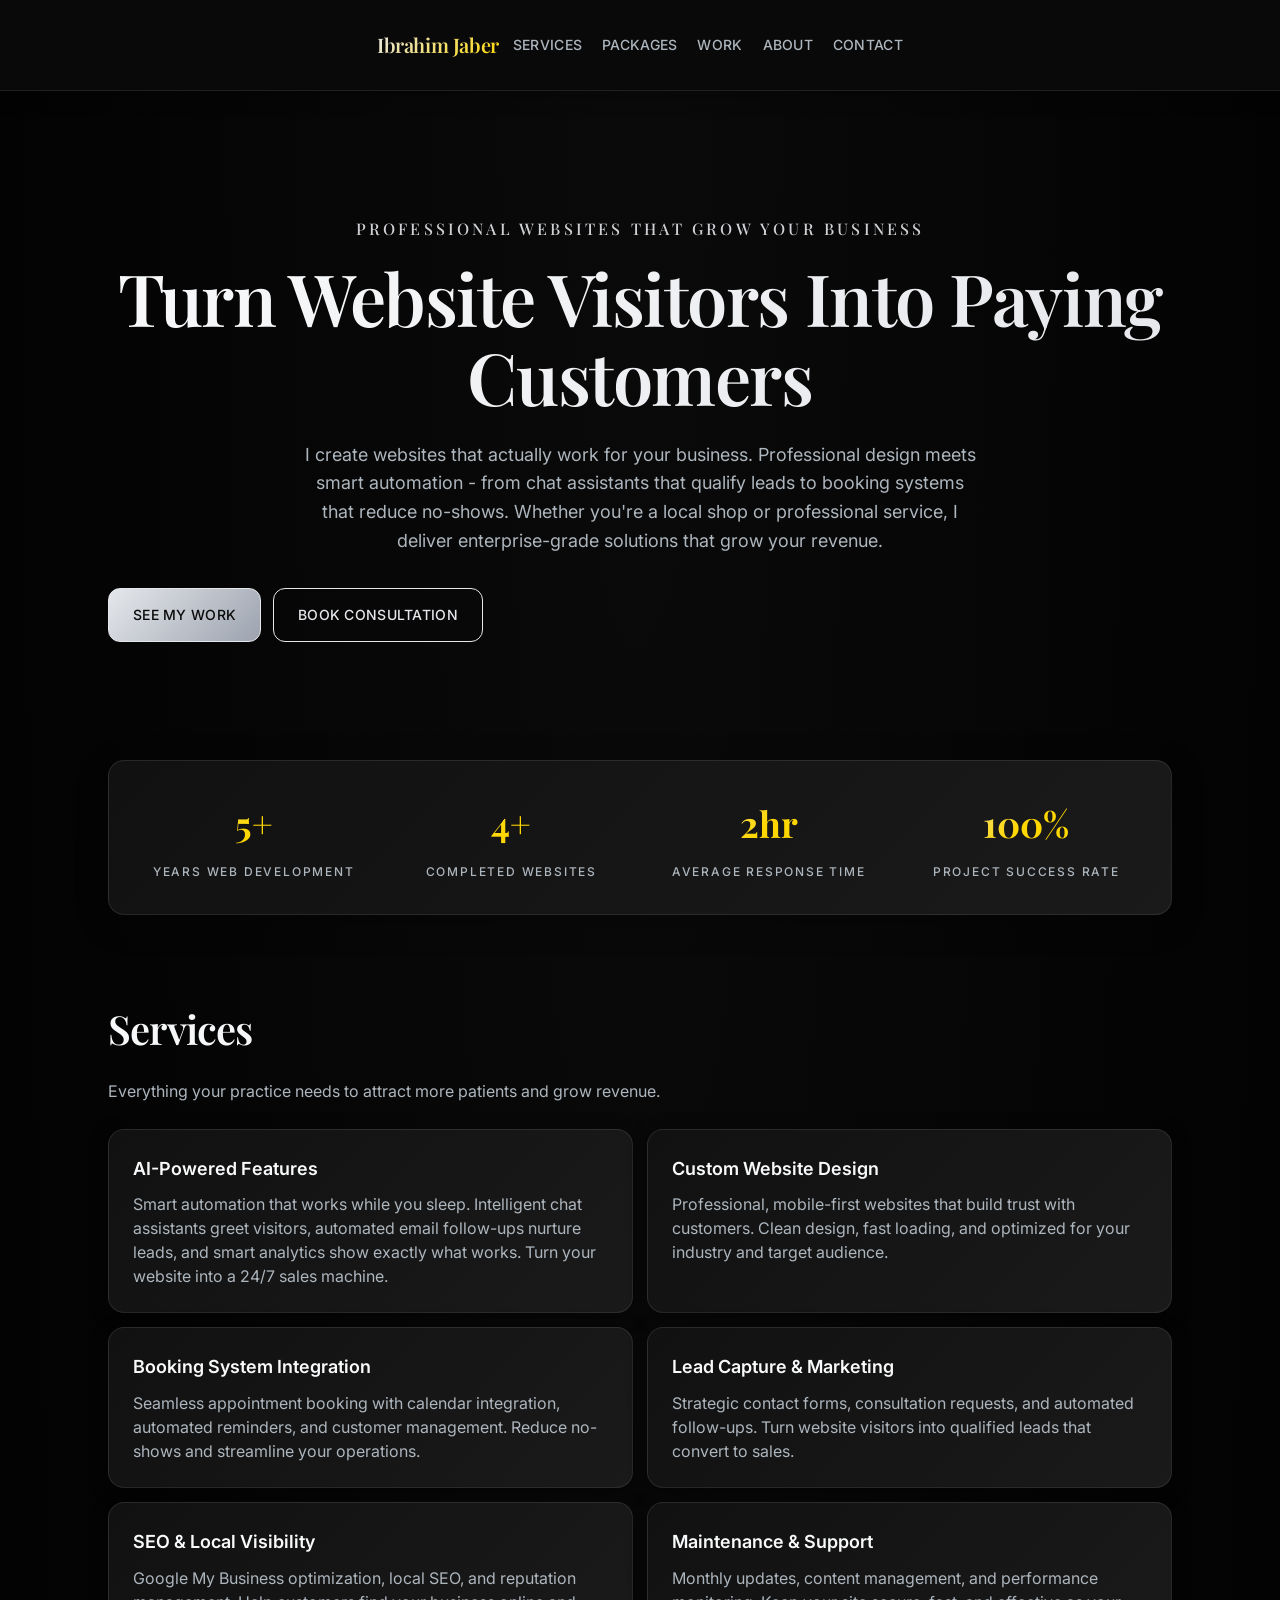
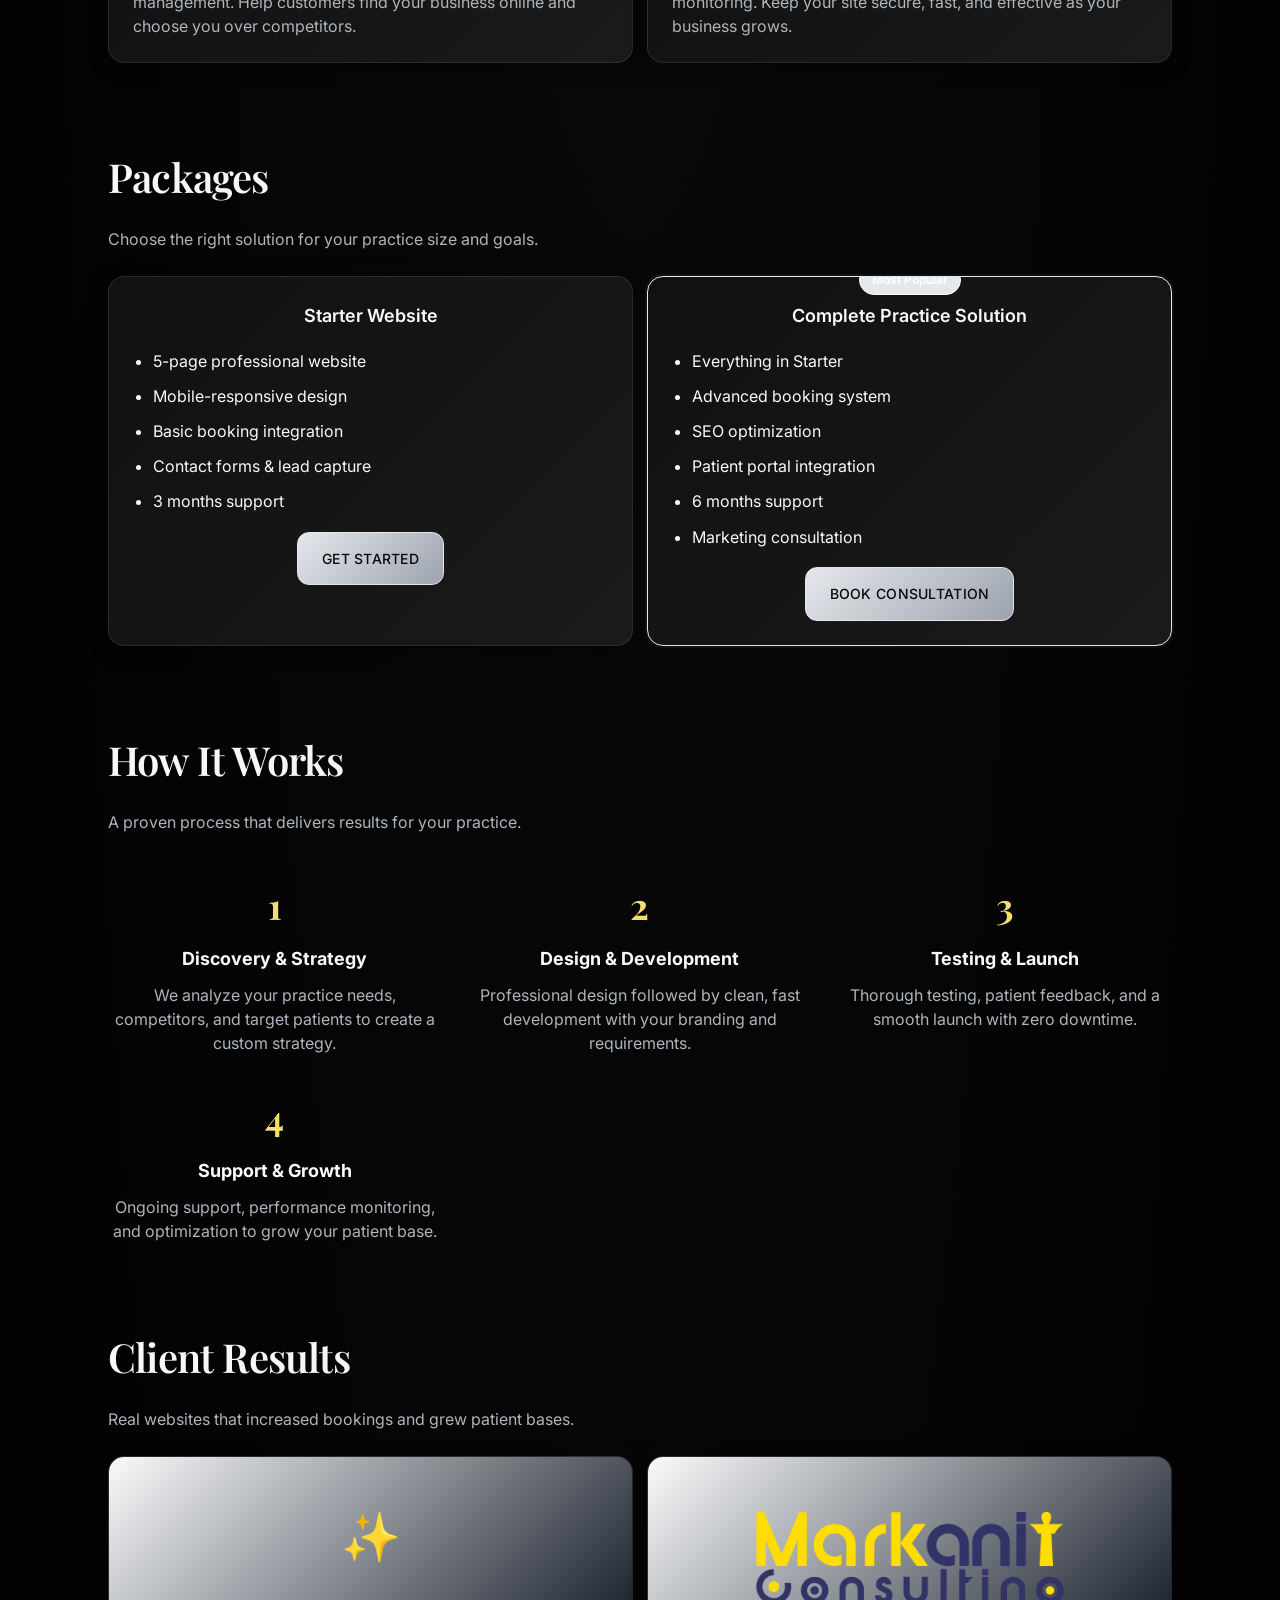
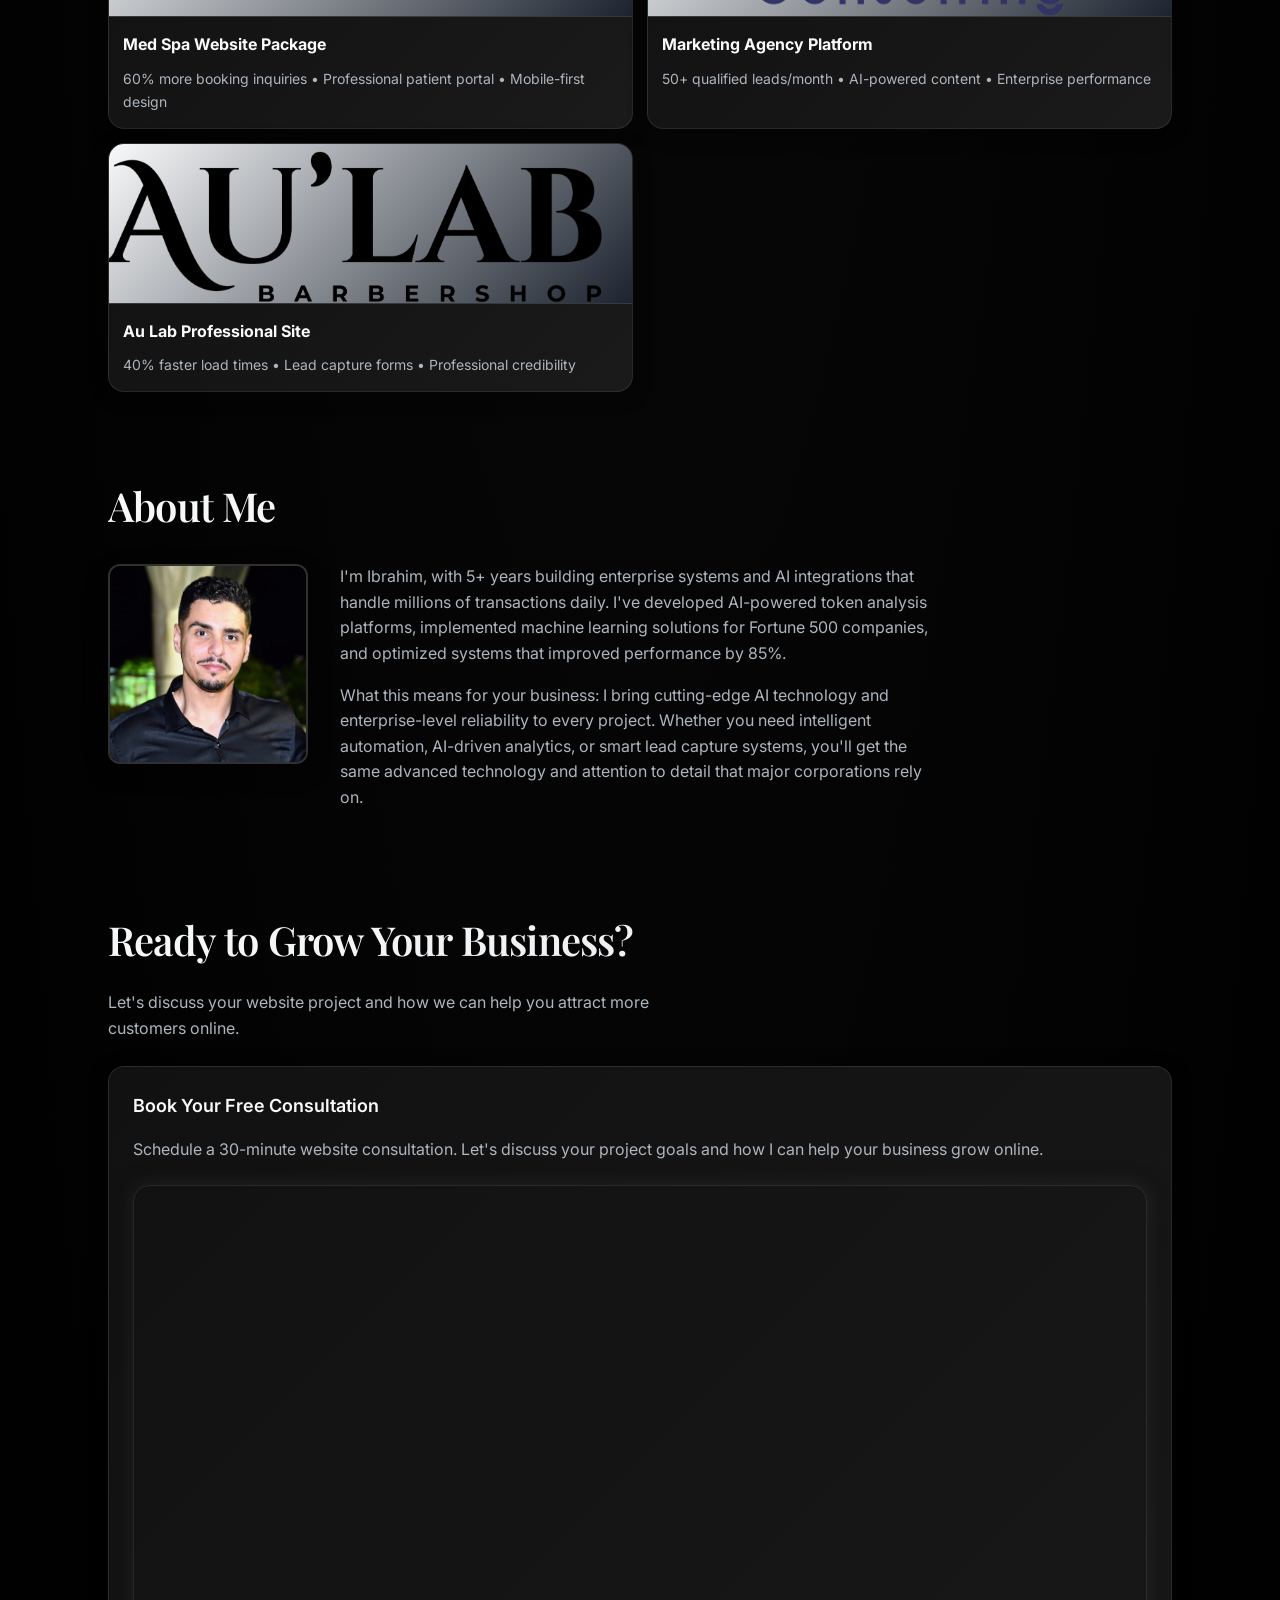
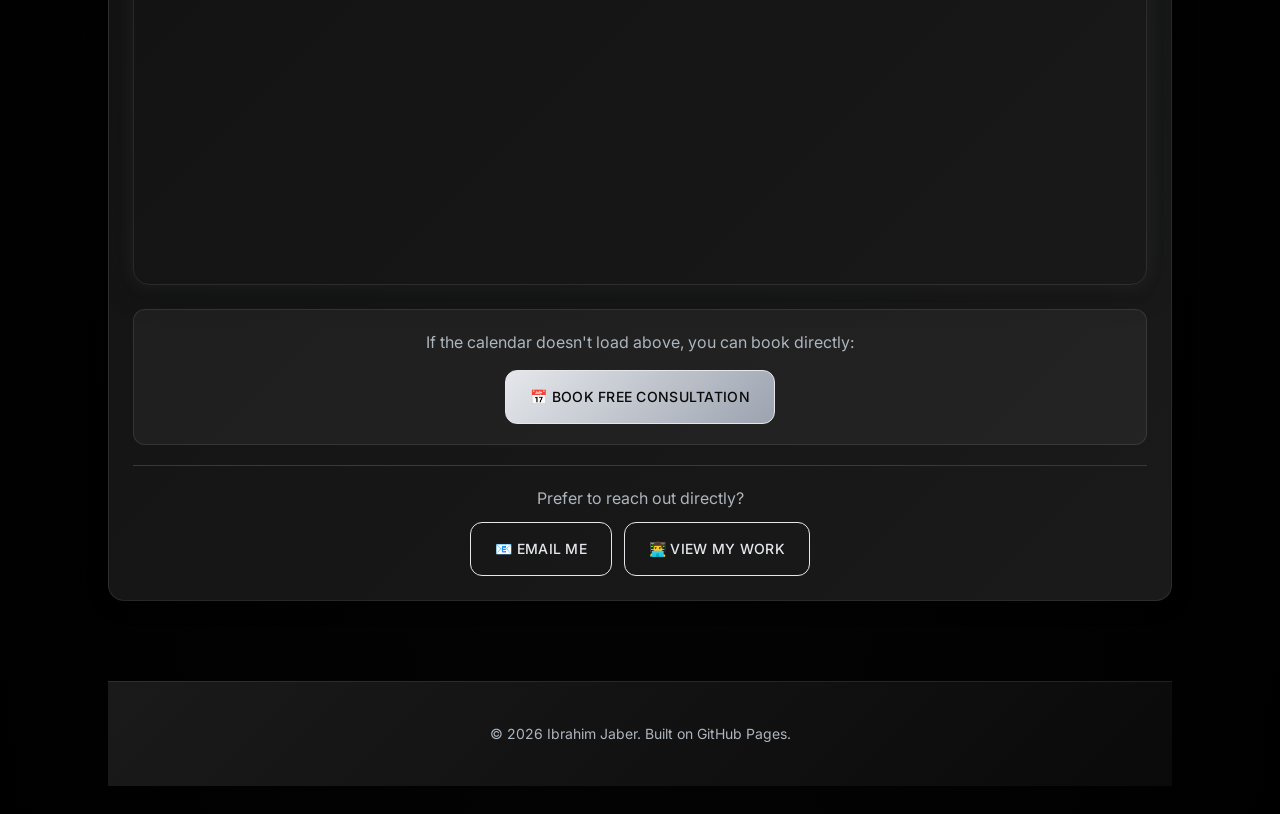
==== index.html @ aeabd838 "initial commit" ====
<!doctype html>
<html lang="en">
<head>
  <meta charset="utf-8" />
  <meta name="viewport" content="width=device-width, initial-scale=1" />

  <!-- Primary Meta Tags -->
  <title>Ibrahim Jaber — Enterprise Software Engineer for Local Businesses</title>
  <meta name="title" content="Ibrahim Jaber — Enterprise Software Engineer for Local Businesses" />
  <meta name="description" content="AI-powered web development with 5+ years of enterprise experience. Intelligent websites, automated systems, and 85% performance improvements for local businesses." />
  <meta name="keywords" content="AI web development, enterprise software engineer, intelligent websites, AI automation, booking systems, lead capture, performance optimization, local business websites" />
  <meta name="author" content="Ibrahim Jaber" />

  <!-- Open Graph / Facebook -->
  <meta property="og:type" content="website" />
  <meta property="og:url" content="https://ibrajber99.github.io/" />
  <meta property="og:title" content="Ibrahim Jaber — Enterprise Software Engineer for Local Businesses" />
  <meta property="og:description" content="AI-powered web development with enterprise experience. Intelligent websites that help local businesses grow." />
  <meta property="og:image" content="https://ibrajber99.github.io/assets/img/og-image.jpg" />

  <!-- Twitter -->
  <meta property="twitter:card" content="summary_large_image" />
  <meta property="twitter:url" content="https://ibrajber99.github.io/" />
  <meta property="twitter:title" content="Ibrahim Jaber — Enterprise Software Engineer for Local Businesses" />
  <meta property="twitter:description" content="AI-powered web development with enterprise experience. Intelligent websites for local businesses." />
  <meta property="twitter:image" content="https://ibrajber99.github.io/assets/img/og-image.jpg" />

  <!-- Favicon -->
  <link rel="icon" type="image/x-icon" href="assets/favicon.ico" />

  <!-- Google Fonts -->
  <link rel="preconnect" href="https://fonts.googleapis.com">
  <link rel="preconnect" href="https://fonts.gstatic.com" crossorigin>
  <link href="https://fonts.googleapis.com/css2?family=Inter:wght@300;400;500;600;700&family=Playfair+Display:wght@400;500;600;700&display=swap" rel="stylesheet">

  <!-- Styles -->
  <link rel="stylesheet" href="assets/styles.css" />

  <!-- Structured Data -->
  <script type="application/ld+json">
  {
    "@context": "https://schema.org",
    "@type": "Person",
    "name": "Ibrahim Jaber",
    "jobTitle": "Web Developer",
    "url": "https://ibrajber99.github.io",
    "sameAs": [
      "https://github.com/ibrajber99"
    ],
    "knowsAbout": ["Enterprise Software Development", "AI Integration", "Machine Learning", "Performance Optimization", "System Architecture", "Web Development", "Lead Generation", "Booking Systems"],
    "hasOccupation": {
      "@type": "Occupation",
      "name": "Web Developer",
      "occupationLocation": {
        "@type": "Country",
        "name": "United States"
      }
    },
    "offers": {
      "@type": "Offer",
      "itemOffered": {
        "@type": "Service",
        "name": "Professional Website Development",
        "description": "Custom websites with booking systems and lead capture for local businesses"
      }
    }
  }
  </script>
</head>

<body>
  <div class="nav">
    <div class="container" style="display:flex;align-items:center;justify-content:space-between;gap:14px;">
      <div class="brand">Ibrahim Jaber</div>
      <div class="navlinks">
        <a href="#services">Services</a>
        <a href="#packages">Packages</a>
        <a href="#work">Work</a>
        <a href="#about">About</a>
        <a href="#contact">Contact</a>
      </div>
    </div>
  </div>

  <main class="container">
    <section id="hero" class="hero reveal">
      <div class="kicker">Professional Websites That Grow Your Business</div>
      <h1>Turn Website Visitors Into Paying Customers</h1>
      <p class="sub">
        I create websites that actually work for your business. Professional design meets smart automation - from chat assistants that qualify leads to booking systems that reduce no-shows. Whether you're a local shop or professional service, I deliver enterprise-grade solutions that grow your revenue.
      </p>

      <div class="cta">
        <a class="btn primary" href="#work">See My Work</a>
        <a class="btn secondary" href="#contact">Book Consultation</a>
      </div>
    </section>

    <!-- Proof Bar -->
    <section class="proof-bar reveal">
      <div class="proof-grid">
        <div class="proof-item">
          <div class="proof-number">5+</div>
          <div class="proof-label">Years Web Development</div>
        </div>
        <div class="proof-item">
          <div class="proof-number">4+</div>
          <div class="proof-label">Completed Websites</div>
        </div>
        <div class="proof-item">
          <div class="proof-number">2hr</div>
          <div class="proof-label">Average Response Time</div>
        </div>
        <div class="proof-item">
          <div class="proof-number">100%</div>
          <div class="proof-label">Project Success Rate</div>
        </div>
      </div>
    </section>

    <section id="services" class="section reveal">
      <h2>Services</h2>
      <p class="desc">Everything your practice needs to attract more patients and grow revenue.</p>

      <div class="grid">
        <div class="card reveal delay-1">
          <h3>AI-Powered Features</h3>
          <p>Smart automation that works while you sleep. Intelligent chat assistants greet visitors, automated email follow-ups nurture leads, and smart analytics show exactly what works. Turn your website into a 24/7 sales machine.</p>
        </div>
        <div class="card reveal delay-2">
          <h3>Custom Website Design</h3>
          <p>Professional, mobile-first websites that build trust with customers. Clean design, fast loading, and optimized for your industry and target audience.</p>
        </div>
        <div class="card reveal delay-3">
          <h3>Booking System Integration</h3>
          <p>Seamless appointment booking with calendar integration, automated reminders, and customer management. Reduce no-shows and streamline your operations.</p>
        </div>
        <div class="card reveal delay-4">
          <h3>Lead Capture & Marketing</h3>
          <p>Strategic contact forms, consultation requests, and automated follow-ups. Turn website visitors into qualified leads that convert to sales.</p>
        </div>
        <div class="card reveal delay-5">
          <h3>SEO & Local Visibility</h3>
          <p>Google My Business optimization, local SEO, and reputation management. Help customers find your business online and choose you over competitors.</p>
        </div>
        <div class="card reveal delay-6">
          <h3>Maintenance & Support</h3>
          <p>Monthly updates, content management, and performance monitoring. Keep your site secure, fast, and effective as your business grows.</p>
        </div>
      </div>
    </section>

    <!-- Packages Section -->
    <section id="packages" class="section reveal">
      <h2>Packages</h2>
      <p class="desc">Choose the right solution for your practice size and goals.</p>

      <div class="grid">
        <div class="card package-card reveal delay-1">
          <h3>Starter Website</h3>
          <ul>
            <li>5-page professional website</li>
            <li>Mobile-responsive design</li>
            <li>Basic booking integration</li>
            <li>Contact forms & lead capture</li>
            <li>3 months support</li>
          </ul>
          <a class="btn primary" href="#contact">Get Started</a>
        </div>
        <div class="card package-card featured reveal delay-2">
          <div class="badge">Most Popular</div>
          <h3>Complete Practice Solution</h3>
          <ul>
            <li>Everything in Starter</li>
            <li>Advanced booking system</li>
            <li>SEO optimization</li>
            <li>Patient portal integration</li>
            <li>6 months support</li>
            <li>Marketing consultation</li>
          </ul>
          <a class="btn primary" href="#contact">Book Consultation</a>
        </div>
      </div>
    </section>

    <!-- Process Section -->
    <section id="process" class="section reveal">
      <h2>How It Works</h2>
      <p class="desc">A proven process that delivers results for your practice.</p>

      <div class="process-grid">
        <div class="process-step reveal delay-1">
          <div class="step-number">1</div>
          <h4>Discovery & Strategy</h4>
          <p>We analyze your practice needs, competitors, and target patients to create a custom strategy.</p>
        </div>
        <div class="process-step reveal delay-2">
          <div class="step-number">2</div>
          <h4>Design & Development</h4>
          <p>Professional design followed by clean, fast development with your branding and requirements.</p>
        </div>
        <div class="process-step reveal delay-3">
          <div class="step-number">3</div>
          <h4>Testing & Launch</h4>
          <p>Thorough testing, patient feedback, and a smooth launch with zero downtime.</p>
        </div>
        <div class="process-step reveal delay-4">
          <div class="step-number">4</div>
          <h4>Support & Growth</h4>
          <p>Ongoing support, performance monitoring, and optimization to grow your patient base.</p>
        </div>
      </div>
    </section>

    <section id="work" class="section reveal">
      <h2>Client Results</h2>
      <p class="desc">Real websites that increased bookings and grew patient bases.</p>

      <div class="work">
        <a class="workItem reveal delay-1" href="case-studies/med-spa-concept.html">
          <div class="thumb">✨</div>
          <div class="workBody">
            <div class="workTitle">
              <strong>Med Spa Website Package</strong>
            </div>
            <div class="meta">60% more booking inquiries • Professional patient portal • Mobile-first design</div>
          </div>
        </a>

        <a class="workItem reveal delay-2" href="case-studies/marketing-agency.html">
          <div class="thumb">
            <img src="assets/img/marketing-agency/logo.webp" alt="Markanit Marketing Agency Logo">
          </div>
          <div class="workBody">
            <div class="workTitle">
              <strong>Marketing Agency Platform</strong>
            </div>
            <div class="meta">50+ qualified leads/month • AI-powered content • Enterprise performance</div>
          </div>
        </a>

        <a class="workItem reveal delay-3" href="case-studies/barbershop.html">
          <div class="thumb">
            <img src="assets/img/barbershop/logo.webp" alt="Au Lab Logo">
          </div>
          <div class="workBody">
            <div class="workTitle">
              <strong>Au Lab Professional Site</strong>
            </div>
            <div class="meta">40% faster load times • Lead capture forms • Professional credibility</div>
          </div>
        </a>
      </div>
    </section>

    <section id="about" class="section reveal">
      <h2>About Me</h2>
      <div class="about-content">
        <div class="about-image">
          <img src="assets/img/Ibrahim-Jaber/Ibrahim-Jaber-headshot.jpg" alt="Ibrahim Jaber - Web Developer & AI Specialist" class="headshot">
        </div>
        <div class="about-text">
          <p class="desc">
            I'm Ibrahim, with 5+ years building enterprise systems and AI integrations that handle millions of transactions daily. I've developed AI-powered token analysis platforms, implemented machine learning solutions for Fortune 500 companies, and optimized systems that improved performance by 85%.
          </p>
          <p class="desc">
            What this means for your business: I bring cutting-edge AI technology and enterprise-level reliability to every project. Whether you need intelligent automation, AI-driven analytics, or smart lead capture systems, you'll get the same advanced technology and attention to detail that major corporations rely on.
          </p>
        </div>
      </div>
    </section>

    <section id="contact" class="section reveal">
      <h2>Ready to Grow Your Business?</h2>
      <p class="desc">Let's discuss your website project and how we can help you attract more customers online.</p>

      <div class="grid">
        <div class="card" style="grid-column:span 12;">
          <h3 style="margin-bottom: 16px;">Book Your Free Consultation</h3>
          <p style="margin-bottom: 20px; color: var(--muted);">Schedule a 30-minute website consultation. Let's discuss your project goals and how I can help your business grow online.</p>

      <!-- Calendly inline widget begin -->
      <div class="calendly-inline-widget" data-url="https://calendly.com/jber595/free-30-min-website-audit-and-consultation" style="min-width:320px;height:700px;"></div>
      <script type="text/javascript" src="https://assets.calendly.com/assets/external/widget.js" async></script>
      <!-- Calendly inline widget end -->

      <!-- Fallback for Calendly loading issues -->
      <div style="text-align: center; margin: 20px 0; padding: 20px; background: rgba(229,231,235,0.05); border-radius: 12px; border: 1px solid rgba(229,231,235,0.1);">
        <p style="color: var(--muted); margin-bottom: 16px;">If the calendar doesn't load above, you can book directly:</p>
        <a class="btn primary" href="https://calendly.com/jber595/free-30-min-website-audit-and-consultation" target="_blank" rel="noopener">📅 Book Free Consultation</a>
      </div>

          <div style="margin-top: 20px; text-align: center; padding-top: 20px; border-top: 1px solid var(--line);">
            <p style="color: var(--muted); margin-bottom: 12px;">Prefer to reach out directly?</p>
            <div style="display: flex; gap: 12px; flex-wrap: wrap; justify-content: center;">
              <a class="btn secondary" href="mailto:Jber595@gmail.com?subject=Website%20Project%20Inquiry">📧 Email Me</a>
              <a class="btn secondary" href="https://github.com/ibrajber99" target="_blank" rel="noopener">👨‍💻 View My Work</a>
            </div>
          </div>
        </div>
      </div>
    </section>

    <div class="footer">
      © <span id="y"></span> Ibrahim Jaber. Built on GitHub Pages.
    </div>
  </main>

  <script src="assets/main.js"></script>
  <script>
    document.getElementById("y").textContent = new Date().getFullYear();
  </script>
</body>
</html>
---- assets/styles.css ----
:root{
    /* Obsidian & Platinum Luxury Theme */
    --bg:#0a0a0a;           /* Deep obsidian black */
    --card:#111111;         /* Rich charcoal */
    --card-alt:#1a1a1a;     /* Slightly lighter charcoal */
    --text:#f8f9fa;          /* Platinum white */
    --text-secondary:#e9ecef; /* Silver */
    --muted:#adb5bd;         /* Muted silver */
    --line:#343a40;          /* Dark metallic */
    --accent:#e5e7eb;        /* Platinum silver */
    --accent-light:#f9fafb;  /* Bright platinum */
    --accent-gold:#ffd700;   /* Subtle gold accent */
    --shadow:rgba(0,0,0,0.3);      /* Deep shadows */
    --shadow-hover:rgba(0,0,0,0.5); /* Dramatic hover */
    --glow:rgba(229,231,235,0.1);  /* Subtle metallic glow */

    /* Premium spacing */
    --space-xs:0.5rem;
    --space-sm:0.75rem;
    --space-md:1rem;
    --space-lg:1.5rem;
    --space-xl:2rem;
    --space-2xl:3rem;

    /* Luxury radii */
    --radius-sm:6px;
    --radius-md:12px;
    --radius-lg:16px;
    --radius-xl:24px;
  }
  
  *{box-sizing:border-box}
  html,body{margin:0;padding:0}
  body{
    font-family: 'Inter', ui-sans-serif, system-ui, -apple-system, Segoe UI, Roboto, Arial, sans-serif;
    font-weight:400;
    font-size:16px;
    line-height:1.7;
    background: radial-gradient(ellipse at top, var(--bg) 0%, #000000 100%);
    color:var(--text);
    -webkit-font-smoothing:antialiased;
    -moz-osx-font-smoothing:grayscale;
  }
  
  html{scroll-behavior:smooth}

  a{color:inherit;text-decoration:none}
  a:hover{opacity:.8}

  .btn:focus-visible,
  a:focus-visible{
    outline:2px solid var(--accent);
    outline-offset:2px;
  }
  
  .container{max-width:1100px;margin:0 auto;padding:28px 18px}
  .nav{
    display:flex;align-items:center;justify-content:space-between;
    position:sticky;top:0;backdrop-filter: blur(20px);
    background: rgba(10,10,10,0.95);
    border-bottom:1px solid rgba(229,231,235,0.1);
    box-shadow: 0 4px 20px var(--shadow);
    z-index:10;
    transition: all 0.4s cubic-bezier(0.4,0,0.2,1);
  }
  .brand{
    font-family:'Playfair Display', serif;
    font-weight:600;
    font-size:20px;
    letter-spacing:-0.02em;
    background: linear-gradient(135deg, var(--accent) 0%, var(--accent-gold) 100%);
    -webkit-background-clip:text;
    -webkit-text-fill-color:transparent;
    background-clip:text;
  }
  .navlinks{display:flex;gap:20px;flex-wrap:wrap}
  .navlinks a{
    color:var(--muted);
    font-weight:500;
    font-size:14px;
    letter-spacing:0.02em;
    text-transform:uppercase;
    transition: all 0.3s ease;
  }
  .navlinks a:hover{color:var(--accent)}
  .navlinks a.active{color:var(--accent);font-weight:600}
  
  .hero{padding:6rem 0 4rem;text-align:center}
  .kicker{
    color:var(--accent);
    font-family:'Playfair Display', serif;
    font-weight:500;
    font-size:16px;
    letter-spacing:0.2em;
    text-transform:uppercase;
    margin-bottom:16px;
    opacity:0.9;
  }
  h1{
    font-family:'Playfair Display', serif;
    font-weight:600;
    font-size:clamp(3rem, 8vw, 4.5rem);
    line-height:1.1;
    margin:0 0 24px;
    background: linear-gradient(135deg, var(--text) 0%, var(--accent) 100%);
    -webkit-background-clip:text;
    -webkit-text-fill-color:transparent;
    background-clip:text;
    letter-spacing:-0.02em;
  }
  .sub{max-width:680px;color:var(--muted);font-size:18px;margin:0 auto 32px;line-height:1.6;font-weight:400}

  /* Proof Bar */
  .proof-bar{
    background: linear-gradient(135deg, var(--card) 0%, var(--card-alt) 100%);
    border:1px solid rgba(229,231,235,0.1);
    border-radius:16px;
    padding:32px;
    margin:3rem 0;
    box-shadow: 0 8px 32px var(--shadow);
  }
  .proof-grid{display:grid;grid-template-columns:repeat(auto-fit,minmax(160px,1fr));gap:32px;text-align:center}
  .proof-number{
    font-family:'Playfair Display', serif;
    font-size:36px;
    font-weight:700;
    color:var(--accent);
    margin-bottom:8px;
    background: linear-gradient(135deg, var(--accent) 0%, var(--accent-gold) 50%);
    -webkit-background-clip:text;
    -webkit-text-fill-color:transparent;
    background-clip:text;
  }
  .proof-label{color:var(--muted);font-size:12px;text-transform:uppercase;letter-spacing:0.15em;font-weight:500}

  .cta{display:flex;gap:12px;flex-wrap:wrap;margin:18px 0 6px}
  .btn{
    display:inline-flex;align-items:center;justify-content:center;
    padding:14px 24px;
    border-radius:12px;
    border:1px solid rgba(229,231,235,0.2);
    background: linear-gradient(135deg, var(--card) 0%, var(--card-alt) 100%);
    color:var(--text);
    font-weight:500;
    font-size:14px;
    letter-spacing:0.02em;
    text-transform:uppercase;
    transition: all 0.3s cubic-bezier(0.4,0,0.2,1);
    cursor:pointer;
    position:relative;
    overflow:hidden;
  }

  .btn::before{
    content:'';
    position:absolute;
    top:0;left:0;right:0;bottom:0;
    background: linear-gradient(135deg, rgba(229,231,235,0.1) 0%, rgba(255,215,0,0.05) 100%);
    opacity:0;
    transition: opacity 0.3s ease;
  }

  .btn:hover{
    transform: translateY(-2px);
    border-color: var(--accent);
    box-shadow: 0 8px 25px var(--shadow-hover), 0 0 20px rgba(229,231,235,0.1);
  }

  .btn:hover::before{opacity:1}

  .btn.primary{
    background: linear-gradient(135deg, var(--accent) 0%, #9ca3af 100%);
    color: var(--bg);
    border-color: var(--accent);
  }

  .btn.primary:hover{
    background: linear-gradient(135deg, #f9fafb 0%, var(--accent) 100%);
    color: var(--bg);
    box-shadow: 0 8px 25px rgba(229,231,235,0.3), 0 0 30px rgba(229,231,235,0.2);
  }

  .btn.secondary{
    background: transparent;
    color: var(--accent);
    border-color: var(--accent);
  }

  .btn.secondary:hover{
    background: rgba(229,231,235,0.1);
    color: var(--accent-light);
  }
  
  .grid{display:grid;grid-template-columns:repeat(12,1fr);gap:14px;margin:22px 0}
  .card{
    grid-column: span 6;
    background: linear-gradient(135deg, var(--card) 0%, var(--card-alt) 100%);
    border:1px solid rgba(229,231,235,0.1);
    border-radius:16px;
    padding:24px;
    box-shadow: 0 4px 20px var(--shadow);
    transition: all 0.4s cubic-bezier(0.4,0,0.2,1);
    position:relative;
    overflow:hidden;
  }

  .card::before{
    content:'';
    position:absolute;
    top:0;left:0;right:0;bottom:0;
    background: linear-gradient(135deg, rgba(229,231,235,0.05) 0%, transparent 50%);
    opacity:0;
    transition: opacity 0.3s ease;
  }

  .card:hover{
    transform: translateY(-4px);
    box-shadow: 0 12px 40px var(--shadow-hover), 0 0 20px rgba(229,231,235,0.1);
    border-color: rgba(229,231,235,0.2);
  }

  .card:hover::before{opacity:1}

  .card h3{margin:0 0 8px;font-size:18px;font-weight:600}
  .card p{margin:0;color:var(--muted);line-height:1.5}

  /* Package Cards */
  .package-card{position:relative;text-align:center}
  .package-card ul{text-align:left;margin:16px 0;padding-left:20px}
  .package-card li{margin-bottom:8px}
  .package-card.featured{border-color:var(--accent);box-shadow:0 0 0 2px rgba(59,130,246,0.1)}
  .package-card .badge{position:absolute;top:-12px;left:50%;transform:translateX(-50%);background:var(--accent);color:white;padding:4px 12px;border-radius:20px;font-size:12px;font-weight:600}

  /* Process Section */
  .process-grid{display:grid;grid-template-columns:repeat(auto-fit,minmax(250px,1fr));gap:32px;margin:40px 0}
  .process-step{text-align:center}
  .step-number{
    font-family:'Playfair Display', serif;
    font-size:36px;
    font-weight:700;
    margin-bottom:8px;
    background: linear-gradient(135deg, var(--accent) 0%, var(--accent-gold) 100%);
    -webkit-background-clip:text;
    -webkit-text-fill-color:transparent;
    background-clip:text;
  }
  .process-step h4{margin:0 0 8px;font-size:18px}
  .process-step p{margin:0;color:var(--muted);line-height:1.5}

  .section{margin:5rem 0}
  .section h2{
    font-family:'Playfair Display', serif;
    font-weight:600;
    margin:0 0 16px;
    font-size:clamp(2rem, 5vw, 2.5rem);
    letter-spacing:-0.02em;
    background: linear-gradient(135deg, var(--text) 0%, var(--accent) 100%);
    -webkit-background-clip:text;
    -webkit-text-fill-color:transparent;
    background-clip:text;
  }
  .section .desc{color:var(--muted);margin:0 0 24px;font-size:16px;line-height:1.6;max-width:600px}

  /* About section layout */
  .about-content{display:grid;grid-template-columns:200px 1fr;gap:32px;align-items:start;margin-top:24px}
  .headshot{
    width:100%;
    height:200px;
    object-fit:cover;
    border-radius:12px;
    border:2px solid rgba(229,231,235,0.2);
    box-shadow:0 8px 24px var(--shadow);
  }
  .about-text .desc{margin-bottom:16px}
  
  .work{
    display:grid;grid-template-columns:repeat(12,1fr);gap:14px;
  }
  .workItem{
    grid-column: span 6;
    background: linear-gradient(135deg, var(--card) 0%, var(--card-alt) 100%);
    border:1px solid rgba(229,231,235,0.1);
    border-radius:16px;
    overflow:hidden;
    box-shadow: 0 4px 20px var(--shadow);
    transition: all 0.4s cubic-bezier(0.4,0,0.2,1);
    text-decoration: none;
    color: inherit;
    position:relative;
  }

  /* Gradient border effect */
  .workItem::after{
    content:'';
    position:absolute;
    top:-1px;left:-1px;right:-1px;bottom:-1px;
    background: linear-gradient(135deg, var(--accent) 0%, var(--accent-gold) 100%);
    border-radius:17px;
    z-index:-1;
    opacity:0;
    transition: opacity 0.3s ease;
  }

  .workItem::before{
    content:'';
    position:absolute;
    top:0;left:0;right:0;bottom:0;
    background: linear-gradient(135deg, rgba(229,231,235,0.05) 0%, transparent 50%);
    opacity:0;
    transition: opacity 0.3s ease;
  }

  .workItem:hover{
    transform: translateY(-6px);
    box-shadow: 0 16px 40px var(--shadow-hover), 0 0 25px rgba(229,231,235,0.15);
    border-color: rgba(229,231,235,0.3);
  }

  .workItem:hover::after{opacity:0.6}
  .workItem:hover::before{opacity:1}

  /* Ensure content stays above borders */
  .workItem > *{position:relative;z-index:1}

  .thumb{
    height:160px;
    background: linear-gradient(135deg, var(--accent-light) 0%, rgba(59,130,246,0.1) 100%);
    border-bottom:1px solid var(--line);
    display: flex;
    align-items: center;
    justify-content: center;
    font-size: 48px;
    color: var(--accent);
    overflow: hidden;
  }

  .thumb img{
    width: 100%;
    height: 100%;
    object-fit: cover;
    border-radius: 12px;
    transition: transform 0.3s ease;
  }

  .workItem:hover .thumb img{
    transform: scale(1.05);
  }
  .workBody{padding:14px}
  .workTitle{display:flex;align-items:center;justify-content:space-between;gap:10px}
  .badge{
    font-size:12px;color:var(--accent);font-weight:500;
    border:1px solid var(--accent-light);
    background: var(--accent-light);
    padding:4px 8px;border-radius:12px;
  }

  .meta{margin-top:8px;color:var(--muted);font-size:14px}
  
  .footer{
    border-top:1px solid rgba(229,231,235,0.1);
    margin-top:80px;
    padding:40px 0;
    color:var(--muted);
    font-size:14px;
    text-align: center;
    background: linear-gradient(135deg, var(--card-alt) 0%, var(--bg) 100%);
  }
  
  code{
    background: rgba(32,38,52,.45);
    padding:2px 6px;
    border-radius:8px;
    border:1px solid rgba(32,38,52,.8);
  }
  
  /* Scroll Reveal Animations */
  .reveal {
    opacity: 0;
    transform: translateY(30px);
    transition: all 0.6s cubic-bezier(0.4, 0, 0.2, 1);
  }

  .reveal.show {
    opacity: 1;
    transform: translateY(0);
  }

  /* Stagger delays */
  .delay-1 { transition-delay: 0.1s; }
  .delay-2 { transition-delay: 0.2s; }
  .delay-3 { transition-delay: 0.3s; }
  .delay-4 { transition-delay: 0.4s; }
  .delay-5 { transition-delay: 0.5s; }

  /* Respect reduced motion */
  @media (prefers-reduced-motion: reduce) {
    .reveal {
      opacity: 1;
      transform: none;
      transition: none;
    }
  }

  /* Active nav highlighting */
  .navlinks a.active {
    color: var(--accent);
    font-weight: 600;
  }

  /* Calendly Widget Styling */
  .calendly-inline-widget {
    margin: 24px 0;
    border-radius: 16px;
    overflow: hidden;
    box-shadow: 0 8px 32px var(--shadow), 0 0 20px rgba(229,231,235,0.1);
    border:1px solid rgba(229,231,235,0.1);
  }

  @media (max-width: 768px){
    .container{padding:24px 20px}
    .hero{padding:4rem 0 3rem}
    .navlinks{display:none} /* Hide nav on mobile for cleaner look */
    .cta{flex-direction:column;gap:16px}
    .btn{width:100%;justify-content:center;padding:16px 20px}
    .card{grid-column: span 12;padding:20px}
    .workItem{grid-column: span 12}
    .section{margin:4rem 0}

    /* Mobile responsive for premium sections */
    .proof-grid{grid-template-columns:repeat(2,1fr);gap:20px}
    .proof-bar{padding:24px 20px}
    .process-grid{grid-template-columns:1fr;gap:24px}
    .step-number{font-size:28px}

    /* About section mobile */
    .about-content{grid-template-columns:1fr;text-align:center}
    .headshot{width:150px;height:150px;margin:0 auto}

    /* Mobile Calendly widget */
    .calendly-inline-widget {
      height: 600px !important;
      min-width: 100% !important;
    }

    /* Mobile typography adjustments */
    h1{font-size:clamp(2.5rem, 10vw, 3.5rem)}
    .kicker{font-size:14px;margin-bottom:12px}
    .sub{font-size:16px;margin-bottom:24px}
  }
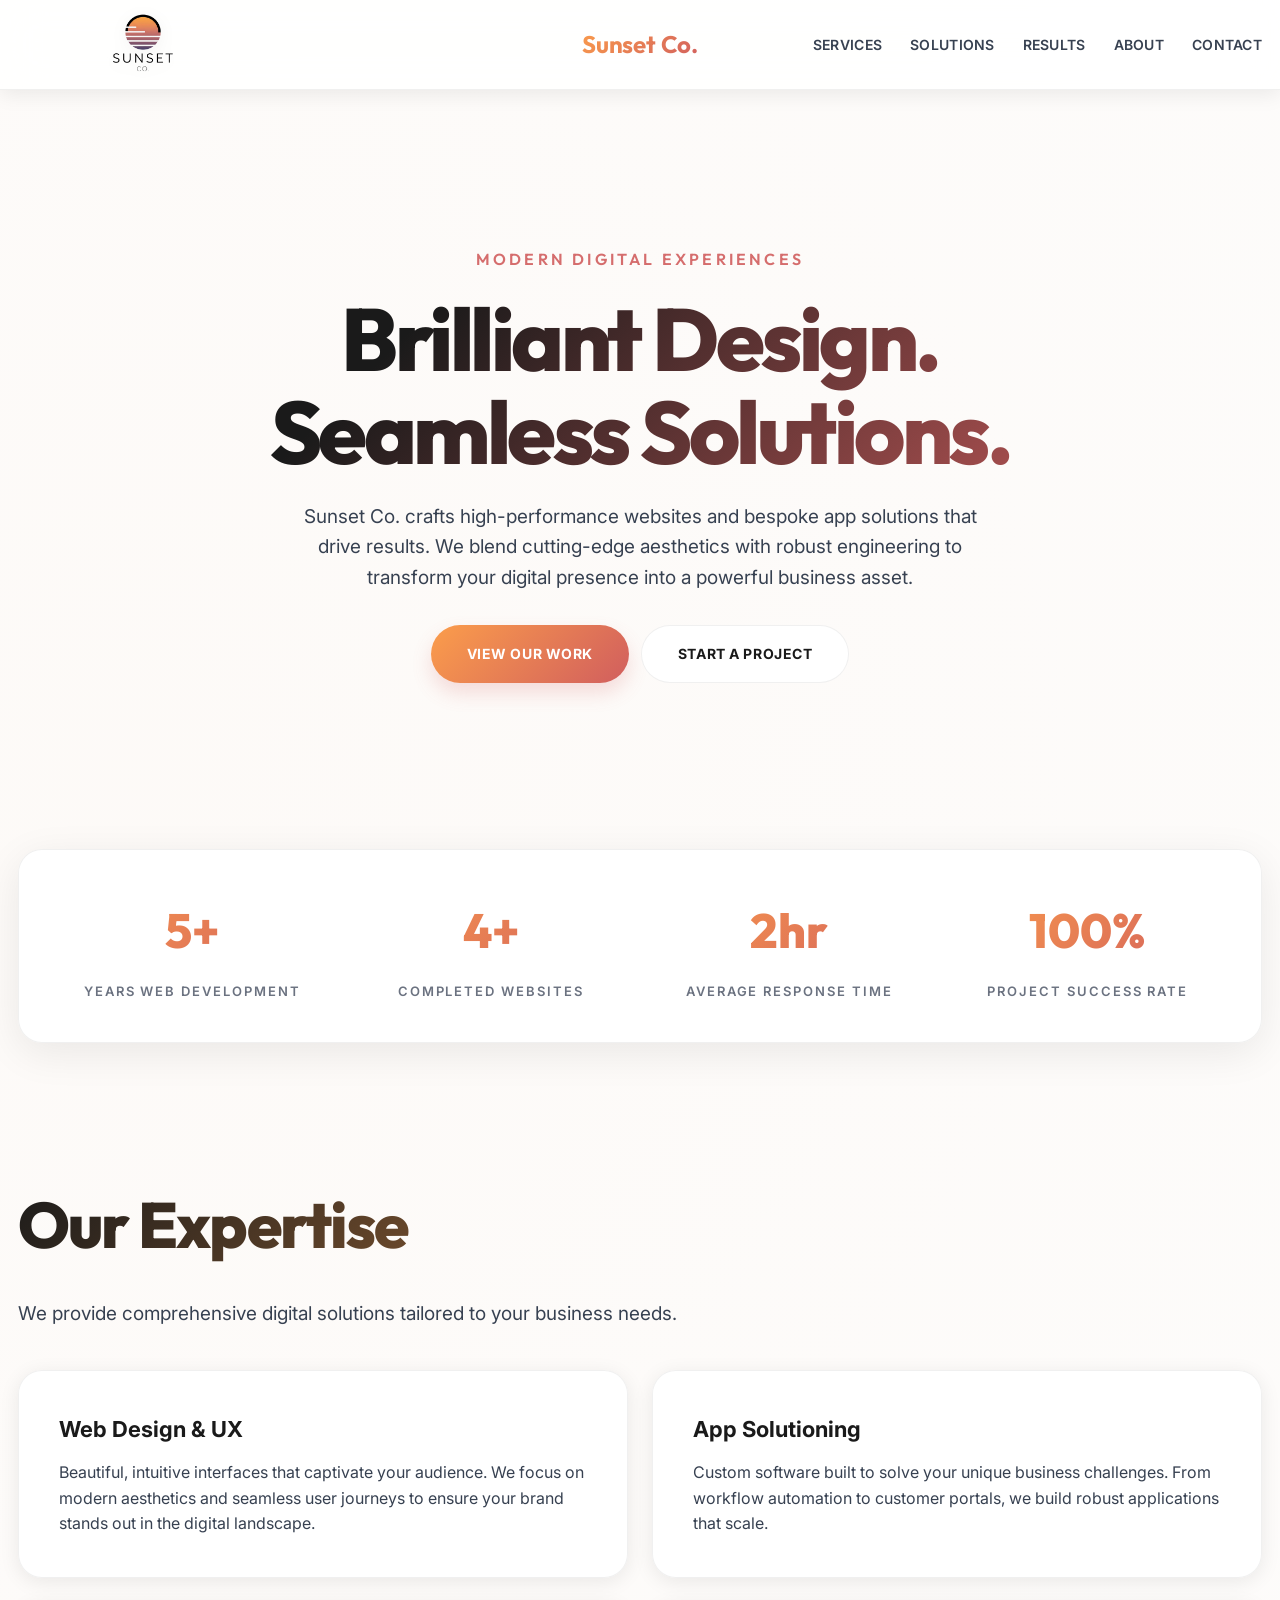
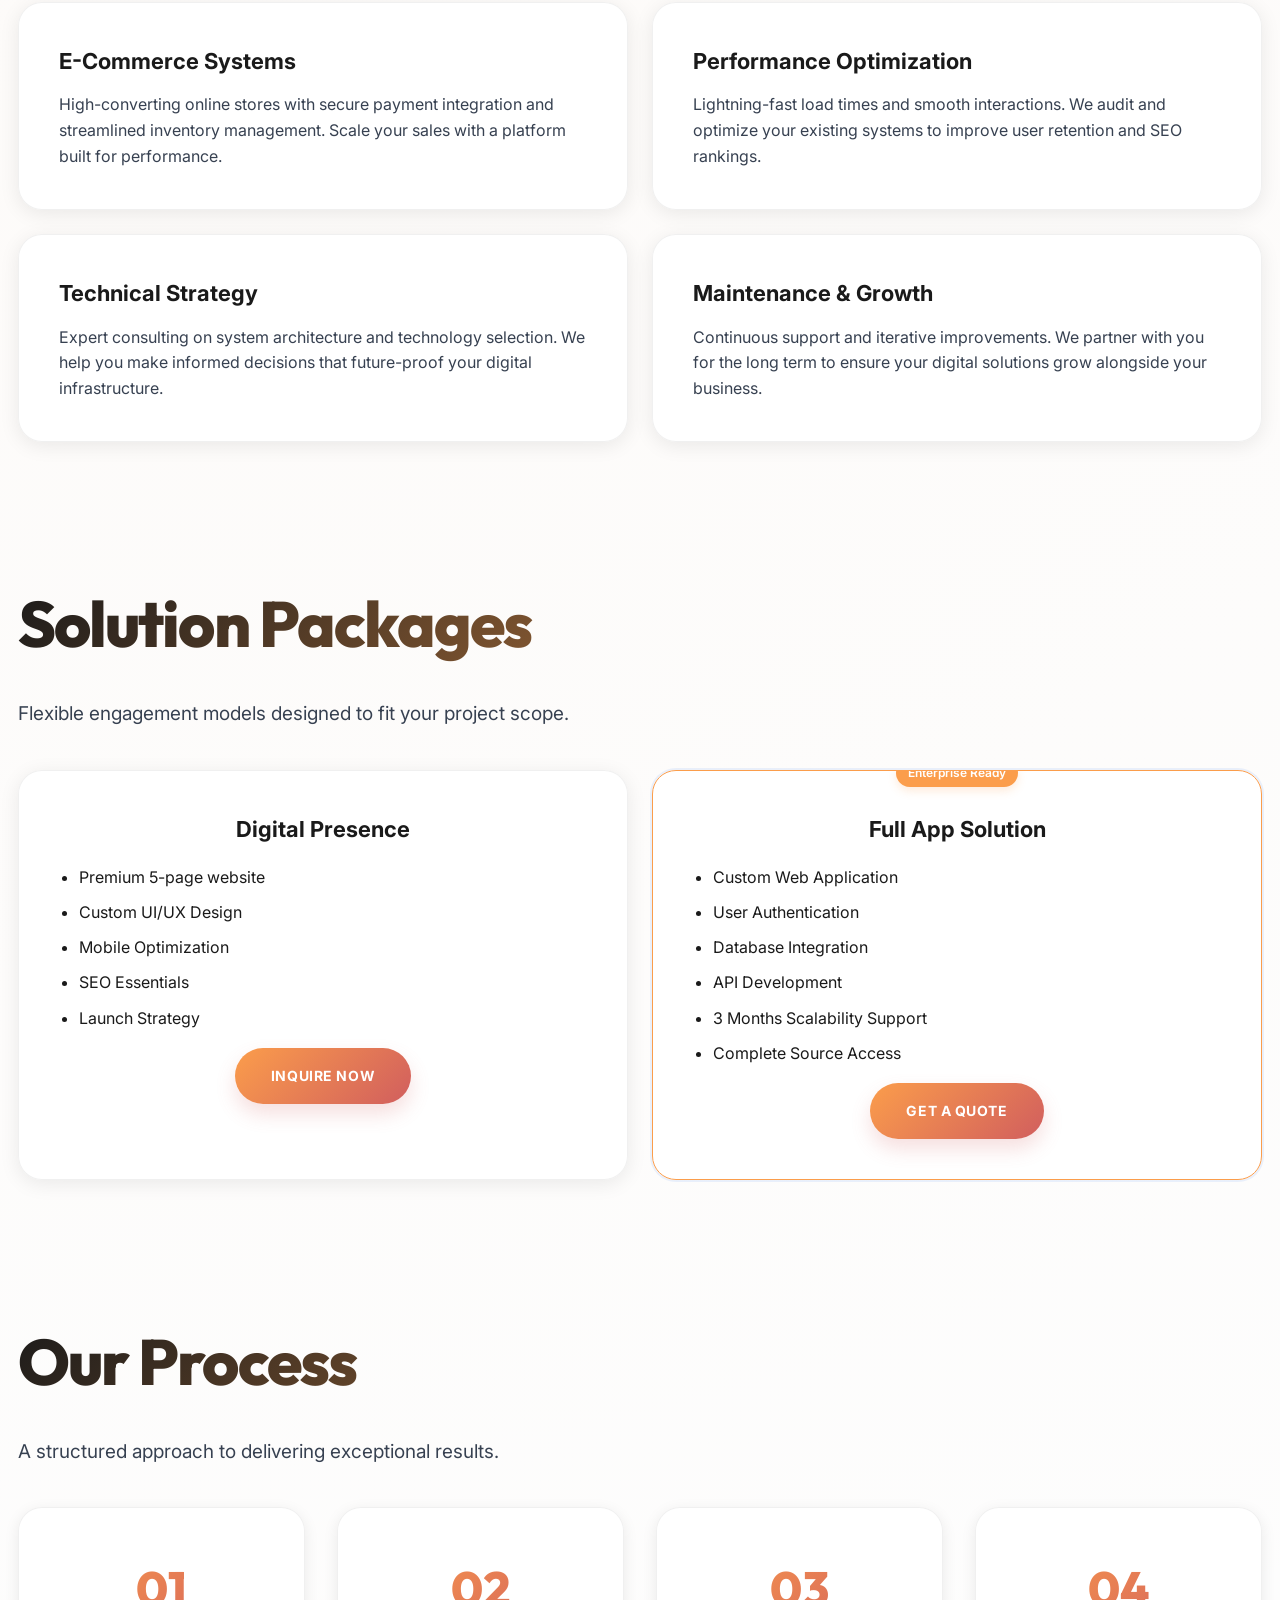
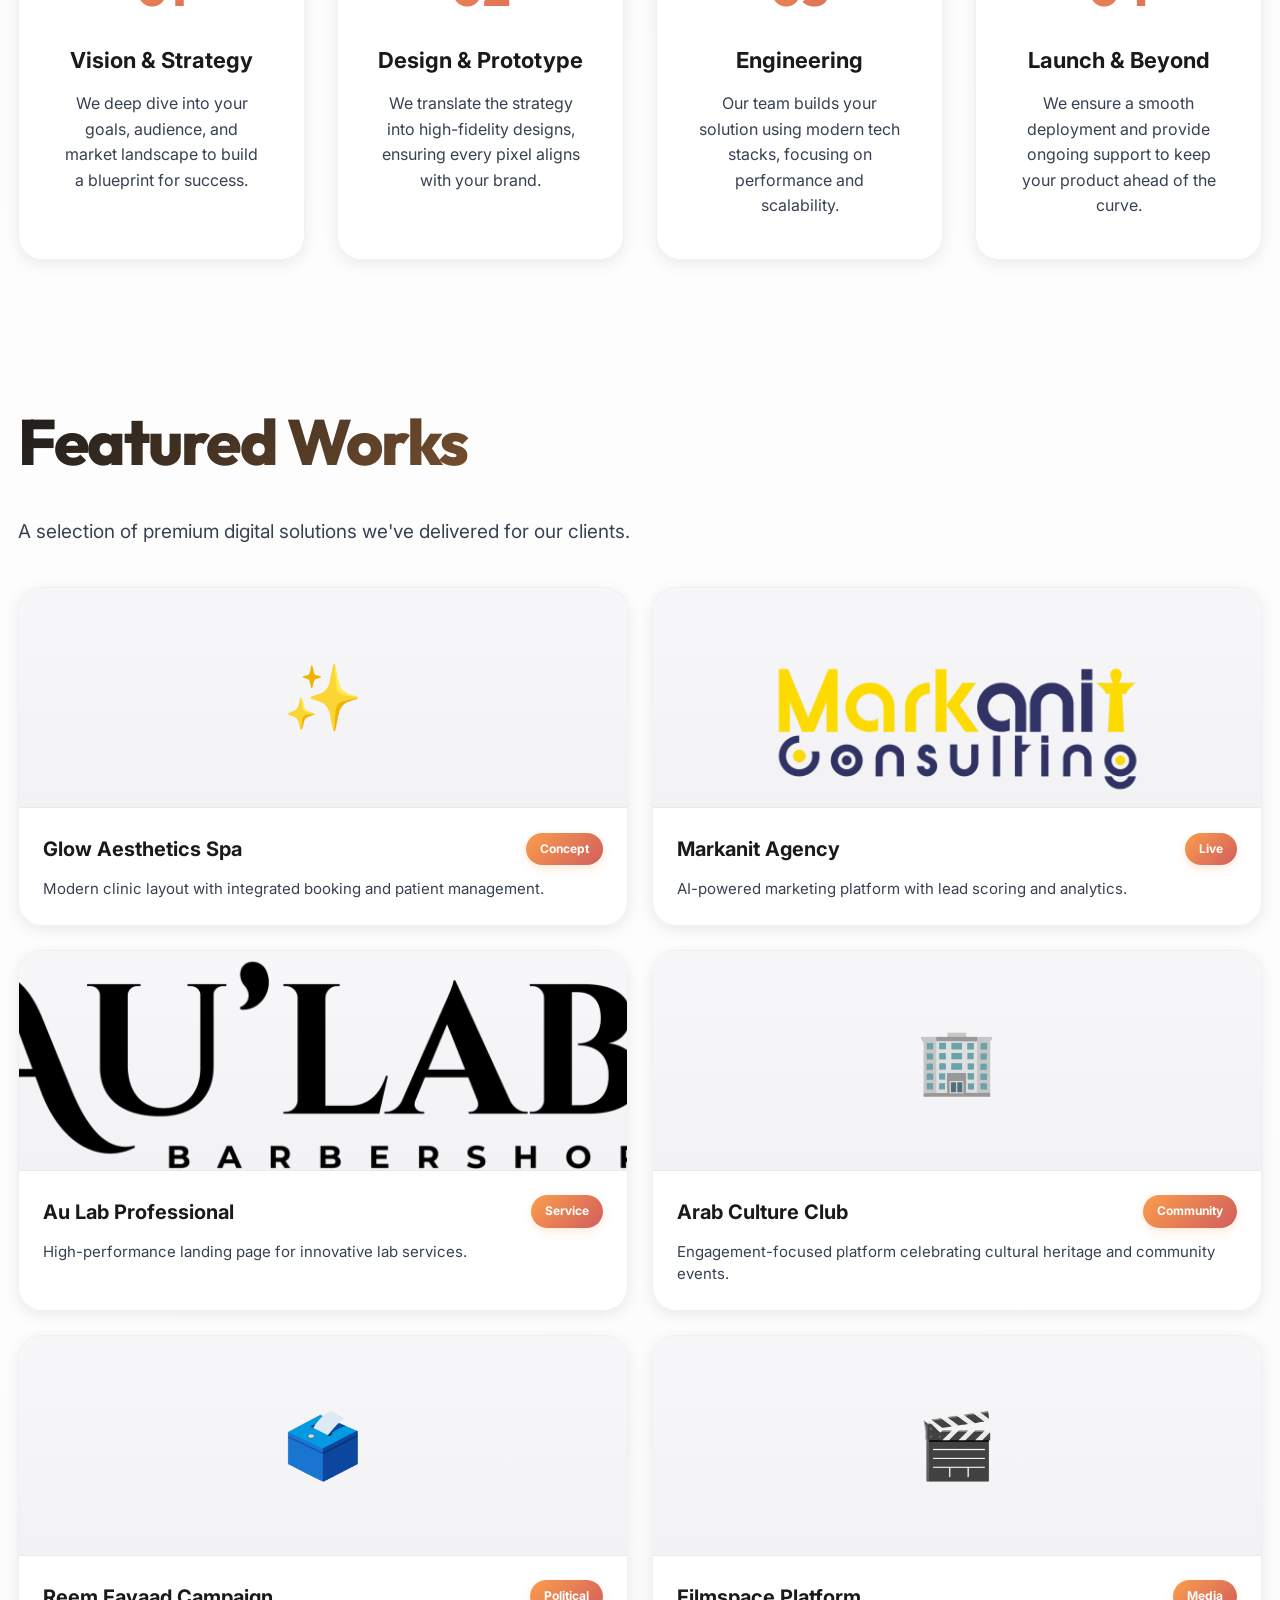
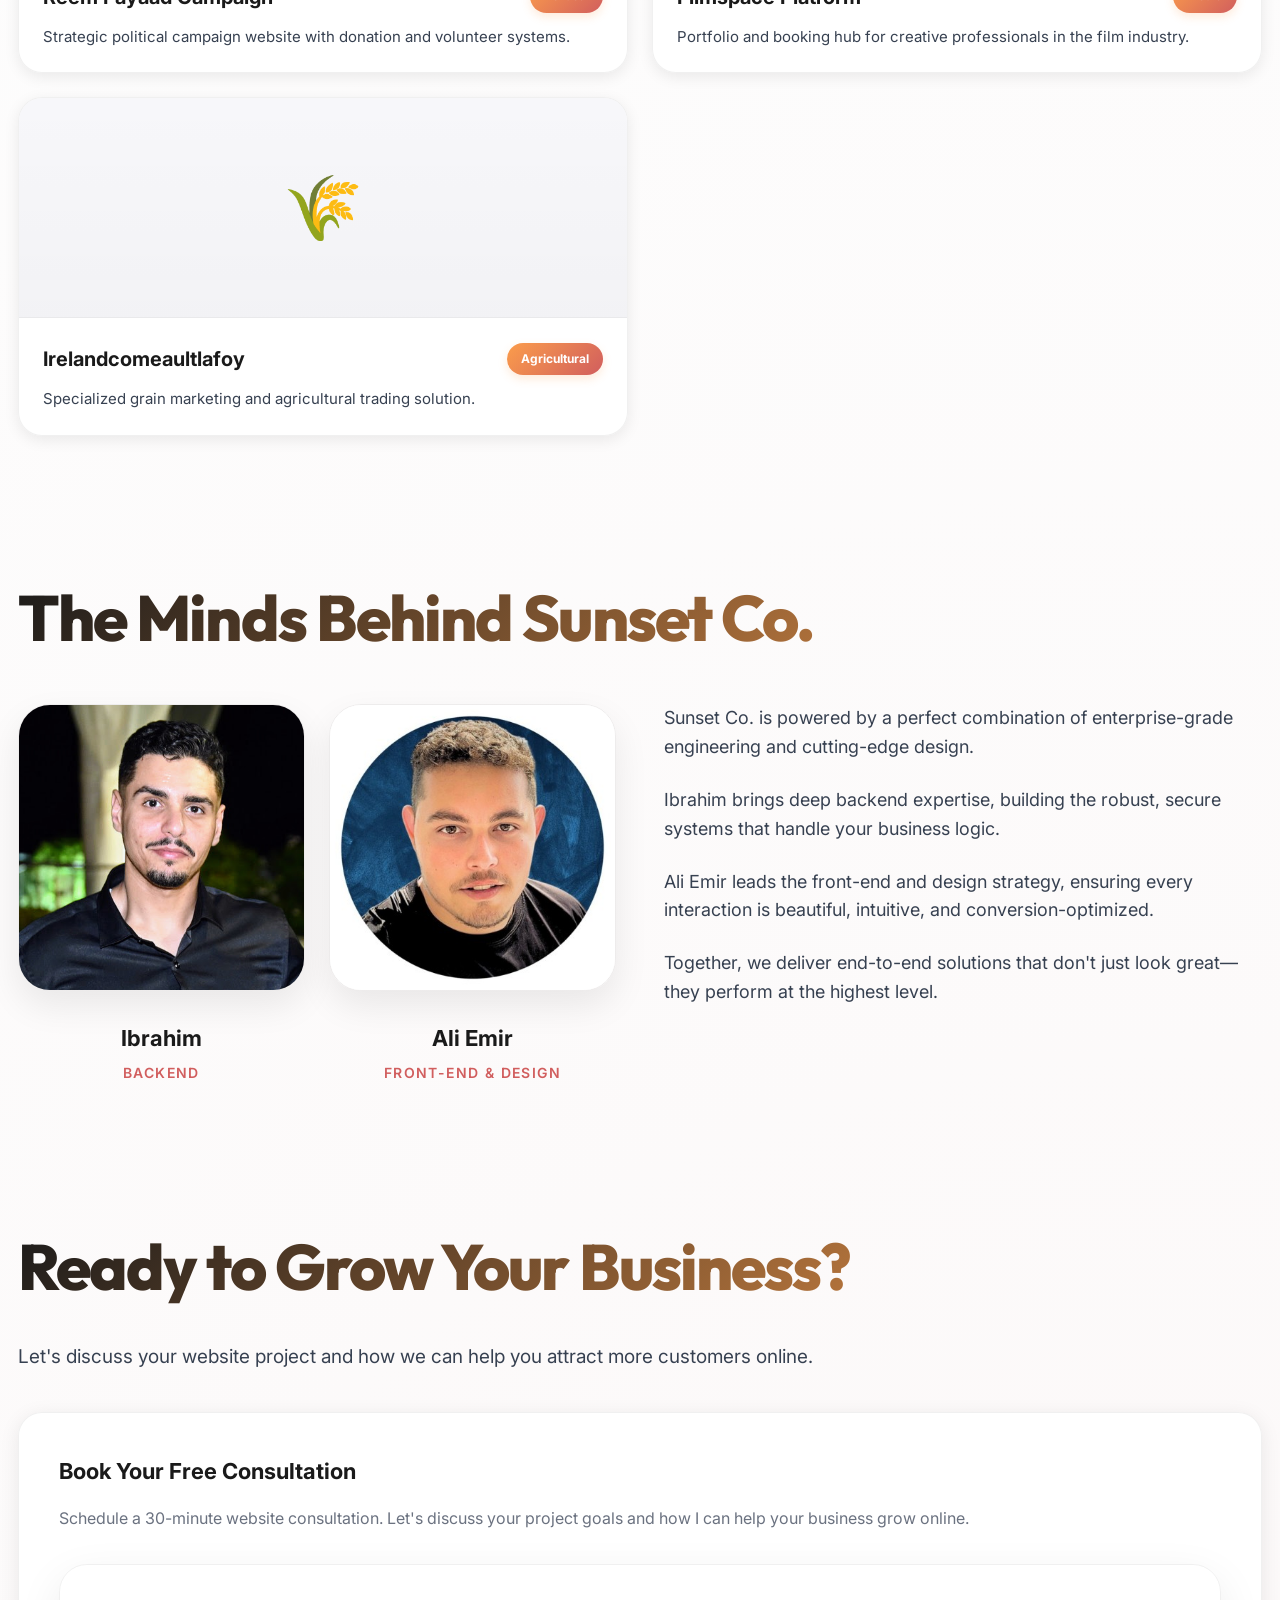
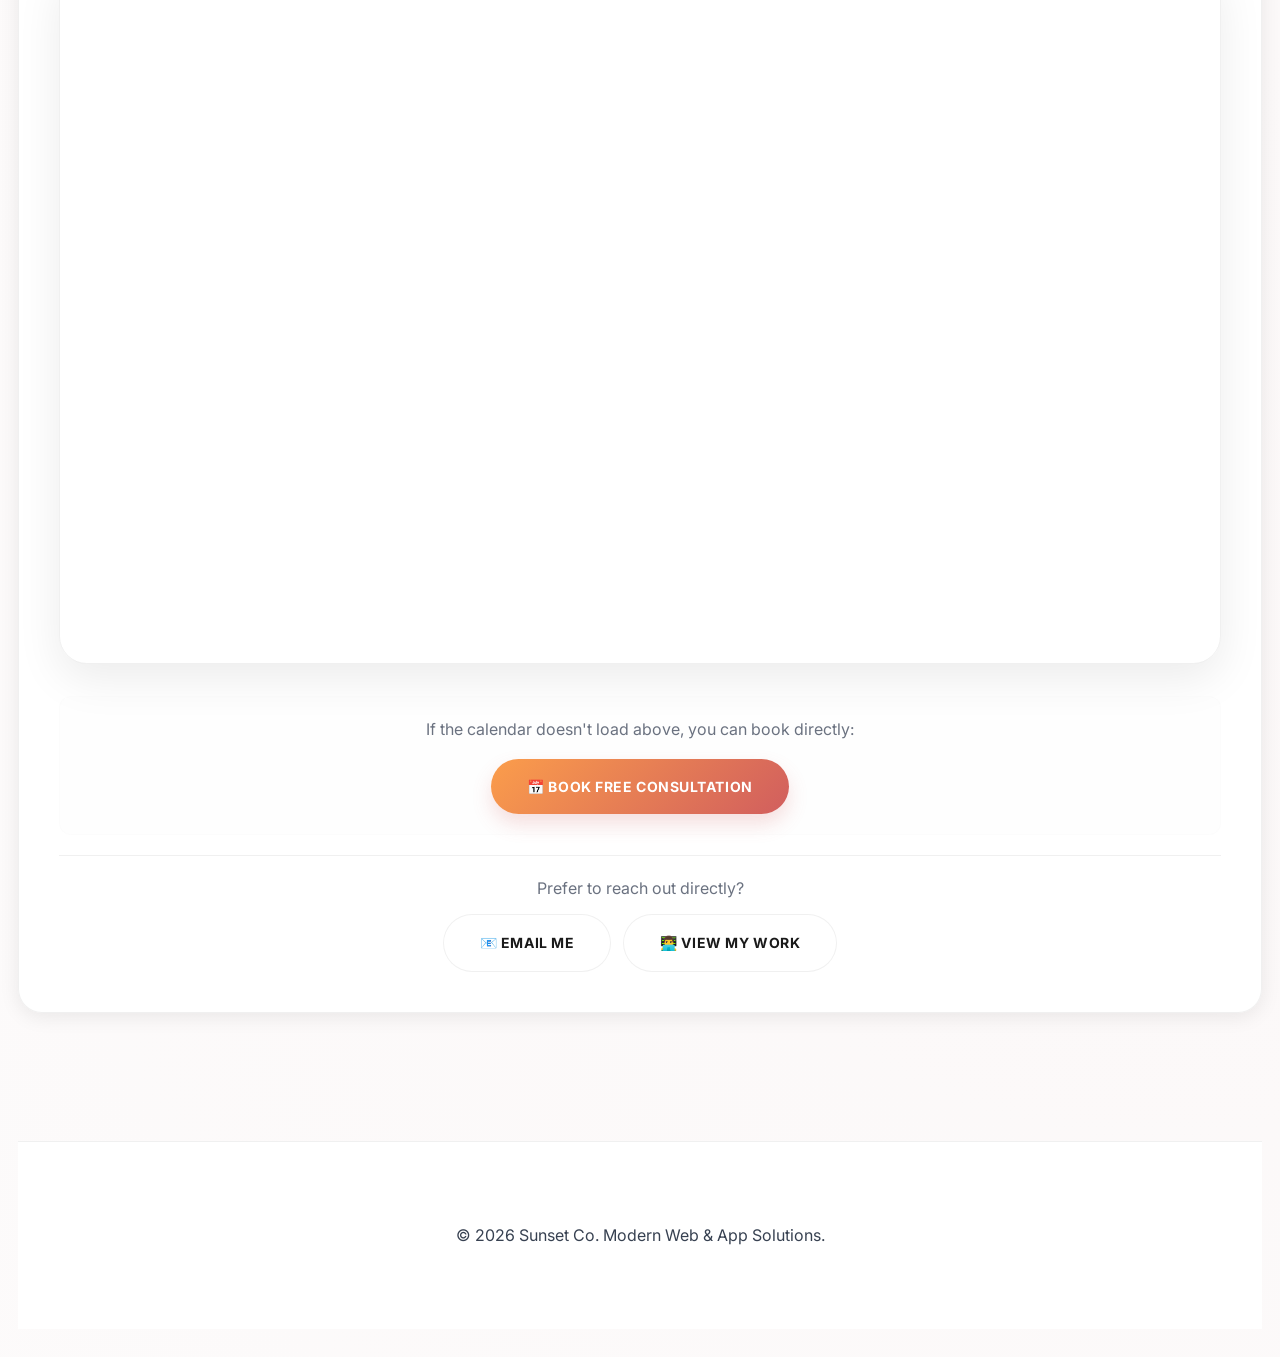
==== commit 0b6fba50: "update site theme and added more projects" ====
--- a/index.html
+++ b/index.html
@@ -1,28 +1,33 @@
 <!doctype html>
 <html lang="en">
+
 <head>
   <meta charset="utf-8" />
   <meta name="viewport" content="width=device-width, initial-scale=1" />
 
   <!-- Primary Meta Tags -->
-  <title>Ibrahim Jaber — Enterprise Software Engineer for Local Businesses</title>
-  <meta name="title" content="Ibrahim Jaber — Enterprise Software Engineer for Local Businesses" />
-  <meta name="description" content="AI-powered web development with 5+ years of enterprise experience. Intelligent websites, automated systems, and 85% performance improvements for local businesses." />
-  <meta name="keywords" content="AI web development, enterprise software engineer, intelligent websites, AI automation, booking systems, lead capture, performance optimization, local business websites" />
-  <meta name="author" content="Ibrahim Jaber" />
+  <title>Sunset Co. — High-End Web Design & App Solutions</title>
+  <meta name="title" content="Sunset Co. — High-End Web Design & App Solutions" />
+  <meta name="description"
+    content="Premium web development and app solutioning. Sunset Co. delivers modern, high-performance digital experiences for forward-thinking businesses." />
+  <meta name="keywords"
+    content="web design, app solutioning, modern websites, premium software, professional development, sunset co" />
+  <meta name="author" content="Sunset Co." />
 
   <!-- Open Graph / Facebook -->
   <meta property="og:type" content="website" />
   <meta property="og:url" content="https://ibrajber99.github.io/" />
   <meta property="og:title" content="Ibrahim Jaber — Enterprise Software Engineer for Local Businesses" />
-  <meta property="og:description" content="AI-powered web development with enterprise experience. Intelligent websites that help local businesses grow." />
+  <meta property="og:description"
+    content="AI-powered web development with enterprise experience. Intelligent websites that help local businesses grow." />
   <meta property="og:image" content="https://ibrajber99.github.io/assets/img/og-image.jpg" />
 
   <!-- Twitter -->
   <meta property="twitter:card" content="summary_large_image" />
   <meta property="twitter:url" content="https://ibrajber99.github.io/" />
   <meta property="twitter:title" content="Ibrahim Jaber — Enterprise Software Engineer for Local Businesses" />
-  <meta property="twitter:description" content="AI-powered web development with enterprise experience. Intelligent websites for local businesses." />
+  <meta property="twitter:description"
+    content="AI-powered web development with enterprise experience. Intelligent websites for local businesses." />
   <meta property="twitter:image" content="https://ibrajber99.github.io/assets/img/og-image.jpg" />
 
   <!-- Favicon -->
@@ -31,7 +36,9 @@
   <!-- Google Fonts -->
   <link rel="preconnect" href="https://fonts.googleapis.com">
   <link rel="preconnect" href="https://fonts.gstatic.com" crossorigin>
-  <link href="https://fonts.googleapis.com/css2?family=Inter:wght@300;400;500;600;700&family=Playfair+Display:wght@400;500;600;700&display=swap" rel="stylesheet">
+  <link
+    href="https://fonts.googleapis.com/css2?family=Inter:wght@300;400;500;600;700;800&family=Outfit:wght@400;500;600;700;800&display=swap"
+    rel="stylesheet">
 
   <!-- Styles -->
   <link rel="stylesheet" href="assets/styles.css" />
@@ -70,12 +77,17 @@
 
 <body>
   <div class="nav">
-    <div class="container" style="display:flex;align-items:center;justify-content:space-between;gap:14px;">
-      <div class="brand">Ibrahim Jaber</div>
-      <div class="navlinks">
+    <div class="container nav-container">
+      <div class="nav-left">
+        <a href="index.html">
+          <img src="assets/img/logo/logo-transparent.png" alt="Sunset Co. Logo" class="nav-logo">
+        </a>
+      </div>
+      <div class="brand">Sunset Co.</div>
+      <div class="navlinks nav-right">
         <a href="#services">Services</a>
-        <a href="#packages">Packages</a>
-        <a href="#work">Work</a>
+        <a href="#packages">Solutions</a>
+        <a href="#work">Results</a>
         <a href="#about">About</a>
         <a href="#contact">Contact</a>
       </div>
@@ -84,15 +96,16 @@
 
   <main class="container">
     <section id="hero" class="hero reveal">
-      <div class="kicker">Professional Websites That Grow Your Business</div>
-      <h1>Turn Website Visitors Into Paying Customers</h1>
+      <div class="kicker">Modern Digital Experiences</div>
+      <h1>Brilliant Design. <br>Seamless Solutions.</h1>
       <p class="sub">
-        I create websites that actually work for your business. Professional design meets smart automation - from chat assistants that qualify leads to booking systems that reduce no-shows. Whether you're a local shop or professional service, I deliver enterprise-grade solutions that grow your revenue.
+        Sunset Co. crafts high-performance websites and bespoke app solutions that drive results. We blend cutting-edge
+        aesthetics with robust engineering to transform your digital presence into a powerful business asset.
       </p>
 
-      <div class="cta">
-        <a class="btn primary" href="#work">See My Work</a>
-        <a class="btn secondary" href="#contact">Book Consultation</a>
+      <div class="cta" style="justify-content: center;">
+        <a class="btn primary" href="#work">View Our Work</a>
+        <a class="btn secondary" href="#contact">Start a Project</a>
       </div>
     </section>
 
@@ -119,111 +132,118 @@
     </section>
 
     <section id="services" class="section reveal">
-      <h2>Services</h2>
-      <p class="desc">Everything your practice needs to attract more patients and grow revenue.</p>
+      <h2>Our Expertise</h2>
+      <p class="desc">We provide comprehensive digital solutions tailored to your business needs.</p>
 
       <div class="grid">
         <div class="card reveal delay-1">
-          <h3>AI-Powered Features</h3>
-          <p>Smart automation that works while you sleep. Intelligent chat assistants greet visitors, automated email follow-ups nurture leads, and smart analytics show exactly what works. Turn your website into a 24/7 sales machine.</p>
+          <h3>Web Design & UX</h3>
+          <p>Beautiful, intuitive interfaces that captivate your audience. We focus on modern aesthetics and seamless
+            user journeys to ensure your brand stands out in the digital landscape.</p>
         </div>
         <div class="card reveal delay-2">
-          <h3>Custom Website Design</h3>
-          <p>Professional, mobile-first websites that build trust with customers. Clean design, fast loading, and optimized for your industry and target audience.</p>
+          <h3>App Solutioning</h3>
+          <p>Custom software built to solve your unique business challenges. From workflow automation to customer
+            portals, we build robust applications that scale.</p>
         </div>
         <div class="card reveal delay-3">
-          <h3>Booking System Integration</h3>
-          <p>Seamless appointment booking with calendar integration, automated reminders, and customer management. Reduce no-shows and streamline your operations.</p>
+          <h3>E-Commerce Systems</h3>
+          <p>High-converting online stores with secure payment integration and streamlined inventory management. Scale
+            your sales with a platform built for performance.</p>
         </div>
         <div class="card reveal delay-4">
-          <h3>Lead Capture & Marketing</h3>
-          <p>Strategic contact forms, consultation requests, and automated follow-ups. Turn website visitors into qualified leads that convert to sales.</p>
+          <h3>Performance Optimization</h3>
+          <p>Lightning-fast load times and smooth interactions. We audit and optimize your existing systems to improve
+            user retention and SEO rankings.</p>
         </div>
         <div class="card reveal delay-5">
-          <h3>SEO & Local Visibility</h3>
-          <p>Google My Business optimization, local SEO, and reputation management. Help customers find your business online and choose you over competitors.</p>
+          <h3>Technical Strategy</h3>
+          <p>Expert consulting on system architecture and technology selection. We help you make informed decisions that
+            future-proof your digital infrastructure.</p>
         </div>
         <div class="card reveal delay-6">
-          <h3>Maintenance & Support</h3>
-          <p>Monthly updates, content management, and performance monitoring. Keep your site secure, fast, and effective as your business grows.</p>
+          <h3>Maintenance & Growth</h3>
+          <p>Continuous support and iterative improvements. We partner with you for the long term to ensure your digital
+            solutions grow alongside your business.</p>
         </div>
       </div>
     </section>
 
     <!-- Packages Section -->
     <section id="packages" class="section reveal">
-      <h2>Packages</h2>
-      <p class="desc">Choose the right solution for your practice size and goals.</p>
+      <h2>Solution Packages</h2>
+      <p class="desc">Flexible engagement models designed to fit your project scope.</p>
 
       <div class="grid">
         <div class="card package-card reveal delay-1">
-          <h3>Starter Website</h3>
+          <h3>Digital Presence</h3>
           <ul>
-            <li>5-page professional website</li>
-            <li>Mobile-responsive design</li>
-            <li>Basic booking integration</li>
-            <li>Contact forms & lead capture</li>
-            <li>3 months support</li>
+            <li>Premium 5-page website</li>
+            <li>Custom UI/UX Design</li>
+            <li>Mobile Optimization</li>
+            <li>SEO Essentials</li>
+            <li>Launch Strategy</li>
           </ul>
-          <a class="btn primary" href="#contact">Get Started</a>
+          <a class="btn primary" href="#contact">Inquire Now</a>
         </div>
         <div class="card package-card featured reveal delay-2">
-          <div class="badge">Most Popular</div>
-          <h3>Complete Practice Solution</h3>
+          <div class="badge">Enterprise Ready</div>
+          <h3>Full App Solution</h3>
           <ul>
-            <li>Everything in Starter</li>
-            <li>Advanced booking system</li>
-            <li>SEO optimization</li>
-            <li>Patient portal integration</li>
-            <li>6 months support</li>
-            <li>Marketing consultation</li>
+            <li>Custom Web Application</li>
+            <li>User Authentication</li>
+            <li>Database Integration</li>
+            <li>API Development</li>
+            <li>3 Months Scalability Support</li>
+            <li>Complete Source Access</li>
           </ul>
-          <a class="btn primary" href="#contact">Book Consultation</a>
+          <a class="btn primary" href="#contact">Get a Quote</a>
         </div>
       </div>
     </section>
 
     <!-- Process Section -->
     <section id="process" class="section reveal">
-      <h2>How It Works</h2>
-      <p class="desc">A proven process that delivers results for your practice.</p>
+      <h2>Our Process</h2>
+      <p class="desc">A structured approach to delivering exceptional results.</p>
 
       <div class="process-grid">
         <div class="process-step reveal delay-1">
-          <div class="step-number">1</div>
-          <h4>Discovery & Strategy</h4>
-          <p>We analyze your practice needs, competitors, and target patients to create a custom strategy.</p>
+          <div class="step-number">01</div>
+          <h4>Vision & Strategy</h4>
+          <p>We deep dive into your goals, audience, and market landscape to build a blueprint for success.</p>
         </div>
         <div class="process-step reveal delay-2">
-          <div class="step-number">2</div>
-          <h4>Design & Development</h4>
-          <p>Professional design followed by clean, fast development with your branding and requirements.</p>
+          <div class="step-number">02</div>
+          <h4>Design & Prototype</h4>
+          <p>We translate the strategy into high-fidelity designs, ensuring every pixel aligns with your brand.</p>
         </div>
         <div class="process-step reveal delay-3">
-          <div class="step-number">3</div>
-          <h4>Testing & Launch</h4>
-          <p>Thorough testing, patient feedback, and a smooth launch with zero downtime.</p>
+          <div class="step-number">03</div>
+          <h4>Engineering</h4>
+          <p>Our team builds your solution using modern tech stacks, focusing on performance and scalability.</p>
         </div>
         <div class="process-step reveal delay-4">
-          <div class="step-number">4</div>
-          <h4>Support & Growth</h4>
-          <p>Ongoing support, performance monitoring, and optimization to grow your patient base.</p>
+          <div class="step-number">04</div>
+          <h4>Launch & Beyond</h4>
+          <p>We ensure a smooth deployment and provide ongoing support to keep your product ahead of the curve.</p>
         </div>
       </div>
     </section>
 
     <section id="work" class="section reveal">
-      <h2>Client Results</h2>
-      <p class="desc">Real websites that increased bookings and grew patient bases.</p>
+      <h2>Featured Works</h2>
+      <p class="desc">A selection of premium digital solutions we've delivered for our clients.</p>
 
       <div class="work">
         <a class="workItem reveal delay-1" href="case-studies/med-spa-concept.html">
           <div class="thumb">✨</div>
           <div class="workBody">
             <div class="workTitle">
-              <strong>Med Spa Website Package</strong>
-            </div>
-            <div class="meta">60% more booking inquiries • Professional patient portal • Mobile-first design</div>
+              <strong>Glow Aesthetics Spa</strong>
+              <div class="badge">Concept</div>
+            </div>
+            <div class="meta">Modern clinic layout with integrated booking and patient management.</div>
           </div>
         </a>
 
@@ -233,9 +253,10 @@
           </div>
           <div class="workBody">
             <div class="workTitle">
-              <strong>Marketing Agency Platform</strong>
-            </div>
-            <div class="meta">50+ qualified leads/month • AI-powered content • Enterprise performance</div>
+              <strong>Markanit Agency</strong>
+              <div class="badge">Live</div>
+            </div>
+            <div class="meta">AI-powered marketing platform with lead scoring and analytics.</div>
           </div>
         </a>
 
@@ -245,26 +266,94 @@
           </div>
           <div class="workBody">
             <div class="workTitle">
-              <strong>Au Lab Professional Site</strong>
-            </div>
-            <div class="meta">40% faster load times • Lead capture forms • Professional credibility</div>
+              <strong>Au Lab Professional</strong>
+              <div class="badge">Service</div>
+            </div>
+            <div class="meta">High-performance landing page for innovative lab services.</div>
+          </div>
+        </a>
+
+        <!-- New Projects -->
+        <a class="workItem reveal delay-4" href="#">
+          <div class="thumb">🏢</div>
+          <div class="workBody">
+            <div class="workTitle">
+              <strong>Arab Culture Club</strong>
+              <div class="badge">Community</div>
+            </div>
+            <div class="meta">Engagement-focused platform celebrating cultural heritage and community events.</div>
+          </div>
+        </a>
+
+        <a class="workItem reveal delay-1" href="#">
+          <div class="thumb">🗳️</div>
+          <div class="workBody">
+            <div class="workTitle">
+              <strong>Reem Fayaad Campaign</strong>
+              <div class="badge">Political</div>
+            </div>
+            <div class="meta">Strategic political campaign website with donation and volunteer systems.</div>
+          </div>
+        </a>
+
+        <a class="workItem reveal delay-2" href="#">
+          <div class="thumb">🎬</div>
+          <div class="workBody">
+            <div class="workTitle">
+              <strong>Filmspace Platform</strong>
+              <div class="badge">Media</div>
+            </div>
+            <div class="meta">Portfolio and booking hub for creative professionals in the film industry.</div>
+          </div>
+        </a>
+
+        <a class="workItem reveal delay-3" href="#">
+          <div class="thumb">🌾</div>
+          <div class="workBody">
+            <div class="workTitle">
+              <strong>Irelandcomeaultlafoy</strong>
+              <div class="badge">Agricultural</div>
+            </div>
+            <div class="meta">Specialized grain marketing and agricultural trading solution.</div>
           </div>
         </a>
       </div>
     </section>
 
     <section id="about" class="section reveal">
-      <h2>About Me</h2>
+      <h2>The Minds Behind Sunset Co.</h2>
       <div class="about-content">
-        <div class="about-image">
-          <img src="assets/img/Ibrahim-Jaber/Ibrahim-Jaber-headshot.jpg" alt="Ibrahim Jaber - Web Developer & AI Specialist" class="headshot">
+        <div class="team-grid">
+          <div class="team-member">
+            <img src="assets/img/Headshots/Ibrahim-Jaber-headshot.jpg" alt="Ibrahim - Backend Guru" class="headshot">
+            <div class="member-info">
+              <div class="member-name">Ibrahim</div>
+              <div class="member-role">Backend</div>
+            </div>
+          </div>
+          <div class="team-member">
+            <img src="assets/img/Headshots/Ali-Emir-headshot.jpg" alt="Ali Emir - Front-end/Design Guru"
+              class="headshot">
+            <div class="member-info">
+              <div class="member-name">Ali Emir</div>
+              <div class="member-role">Front-end & Design</div>
+            </div>
+          </div>
         </div>
         <div class="about-text">
           <p class="desc">
-            I'm Ibrahim, with 5+ years building enterprise systems and AI integrations that handle millions of transactions daily. I've developed AI-powered token analysis platforms, implemented machine learning solutions for Fortune 500 companies, and optimized systems that improved performance by 85%.
+            Sunset Co. is powered by a perfect combination of enterprise-grade engineering and cutting-edge design.
           </p>
           <p class="desc">
-            What this means for your business: I bring cutting-edge AI technology and enterprise-level reliability to every project. Whether you need intelligent automation, AI-driven analytics, or smart lead capture systems, you'll get the same advanced technology and attention to detail that major corporations rely on.
+            Ibrahim brings deep backend expertise, building the robust, secure systems that handle your business logic.
+          </p>
+          <p class="desc">
+            Ali Emir leads the front-end and design strategy, ensuring every interaction is beautiful, intuitive, and
+            conversion-optimized.
+          </p>
+          <p class="desc">
+            Together, we deliver end-to-end solutions that don't just look great—they perform at
+            the highest level.
           </p>
         </div>
       </div>
@@ -277,24 +366,32 @@
       <div class="grid">
         <div class="card" style="grid-column:span 12;">
           <h3 style="margin-bottom: 16px;">Book Your Free Consultation</h3>
-          <p style="margin-bottom: 20px; color: var(--muted);">Schedule a 30-minute website consultation. Let's discuss your project goals and how I can help your business grow online.</p>
-
-      <!-- Calendly inline widget begin -->
-      <div class="calendly-inline-widget" data-url="https://calendly.com/jber595/free-30-min-website-audit-and-consultation" style="min-width:320px;height:700px;"></div>
-      <script type="text/javascript" src="https://assets.calendly.com/assets/external/widget.js" async></script>
-      <!-- Calendly inline widget end -->
-
-      <!-- Fallback for Calendly loading issues -->
-      <div style="text-align: center; margin: 20px 0; padding: 20px; background: rgba(229,231,235,0.05); border-radius: 12px; border: 1px solid rgba(229,231,235,0.1);">
-        <p style="color: var(--muted); margin-bottom: 16px;">If the calendar doesn't load above, you can book directly:</p>
-        <a class="btn primary" href="https://calendly.com/jber595/free-30-min-website-audit-and-consultation" target="_blank" rel="noopener">📅 Book Free Consultation</a>
-      </div>
+          <p style="margin-bottom: 20px; color: var(--muted);">Schedule a 30-minute website consultation. Let's discuss
+            your project goals and how I can help your business grow online.</p>
+
+          <!-- Calendly inline widget begin -->
+          <div class="calendly-inline-widget"
+            data-url="https://calendly.com/jber595/free-30-min-website-audit-and-consultation"
+            style="min-width:320px;height:700px;"></div>
+          <script type="text/javascript" src="https://assets.calendly.com/assets/external/widget.js" async></script>
+          <!-- Calendly inline widget end -->
+
+          <!-- Fallback for Calendly loading issues -->
+          <div
+            style="text-align: center; margin: 20px 0; padding: 20px; background: rgba(229,231,235,0.05); border-radius: 12px; border: 1px solid rgba(229,231,235,0.1);">
+            <p style="color: var(--muted); margin-bottom: 16px;">If the calendar doesn't load above, you can book
+              directly:</p>
+            <a class="btn primary" href="https://calendly.com/jber595/free-30-min-website-audit-and-consultation"
+              target="_blank" rel="noopener">📅 Book Free Consultation</a>
+          </div>
 
           <div style="margin-top: 20px; text-align: center; padding-top: 20px; border-top: 1px solid var(--line);">
             <p style="color: var(--muted); margin-bottom: 12px;">Prefer to reach out directly?</p>
             <div style="display: flex; gap: 12px; flex-wrap: wrap; justify-content: center;">
-              <a class="btn secondary" href="mailto:Jber595@gmail.com?subject=Website%20Project%20Inquiry">📧 Email Me</a>
-              <a class="btn secondary" href="https://github.com/ibrajber99" target="_blank" rel="noopener">👨‍💻 View My Work</a>
+              <a class="btn secondary" href="mailto:Jber595@gmail.com?subject=Website%20Project%20Inquiry">📧 Email
+                Me</a>
+              <a class="btn secondary" href="https://github.com/ibrajber99" target="_blank" rel="noopener">👨‍💻 View My
+                Work</a>
             </div>
           </div>
         </div>
@@ -302,7 +399,7 @@
     </section>
 
     <div class="footer">
-      © <span id="y"></span> Ibrahim Jaber. Built on GitHub Pages.
+      © <span id="y"></span> Sunset Co. Modern Web & App Solutions.
     </div>
   </main>
 
@@ -311,4 +408,5 @@
     document.getElementById("y").textContent = new Date().getFullYear();
   </script>
 </body>
-</html>
+
+</html>
--- a/assets/styles.css
+++ b/assets/styles.css
@@ -1,450 +1,912 @@
-:root{
-    /* Obsidian & Platinum Luxury Theme */
-    --bg:#0a0a0a;           /* Deep obsidian black */
-    --card:#111111;         /* Rich charcoal */
-    --card-alt:#1a1a1a;     /* Slightly lighter charcoal */
-    --text:#f8f9fa;          /* Platinum white */
-    --text-secondary:#e9ecef; /* Silver */
-    --muted:#adb5bd;         /* Muted silver */
-    --line:#343a40;          /* Dark metallic */
-    --accent:#e5e7eb;        /* Platinum silver */
-    --accent-light:#f9fafb;  /* Bright platinum */
-    --accent-gold:#ffd700;   /* Subtle gold accent */
-    --shadow:rgba(0,0,0,0.3);      /* Deep shadows */
-    --shadow-hover:rgba(0,0,0,0.5); /* Dramatic hover */
-    --glow:rgba(229,231,235,0.1);  /* Subtle metallic glow */
-
-    /* Premium spacing */
-    --space-xs:0.5rem;
-    --space-sm:0.75rem;
-    --space-md:1rem;
-    --space-lg:1.5rem;
-    --space-xl:2rem;
-    --space-2xl:3rem;
-
-    /* Luxury radii */
-    --radius-sm:6px;
-    --radius-md:12px;
-    --radius-lg:16px;
-    --radius-xl:24px;
-  }
-  
-  *{box-sizing:border-box}
-  html,body{margin:0;padding:0}
-  body{
-    font-family: 'Inter', ui-sans-serif, system-ui, -apple-system, Segoe UI, Roboto, Arial, sans-serif;
-    font-weight:400;
-    font-size:16px;
-    line-height:1.7;
-    background: radial-gradient(ellipse at top, var(--bg) 0%, #000000 100%);
-    color:var(--text);
-    -webkit-font-smoothing:antialiased;
-    -moz-osx-font-smoothing:grayscale;
-  }
-  
-  html{scroll-behavior:smooth}
-
-  a{color:inherit;text-decoration:none}
-  a:hover{opacity:.8}
-
-  .btn:focus-visible,
-  a:focus-visible{
-    outline:2px solid var(--accent);
-    outline-offset:2px;
-  }
-  
-  .container{max-width:1100px;margin:0 auto;padding:28px 18px}
-  .nav{
-    display:flex;align-items:center;justify-content:space-between;
-    position:sticky;top:0;backdrop-filter: blur(20px);
-    background: rgba(10,10,10,0.95);
-    border-bottom:1px solid rgba(229,231,235,0.1);
-    box-shadow: 0 4px 20px var(--shadow);
-    z-index:10;
-    transition: all 0.4s cubic-bezier(0.4,0,0.2,1);
-  }
-  .brand{
-    font-family:'Playfair Display', serif;
-    font-weight:600;
-    font-size:20px;
-    letter-spacing:-0.02em;
-    background: linear-gradient(135deg, var(--accent) 0%, var(--accent-gold) 100%);
-    -webkit-background-clip:text;
-    -webkit-text-fill-color:transparent;
-    background-clip:text;
-  }
-  .navlinks{display:flex;gap:20px;flex-wrap:wrap}
-  .navlinks a{
-    color:var(--muted);
-    font-weight:500;
-    font-size:14px;
-    letter-spacing:0.02em;
-    text-transform:uppercase;
-    transition: all 0.3s ease;
-  }
-  .navlinks a:hover{color:var(--accent)}
-  .navlinks a.active{color:var(--accent);font-weight:600}
-  
-  .hero{padding:6rem 0 4rem;text-align:center}
-  .kicker{
-    color:var(--accent);
-    font-family:'Playfair Display', serif;
-    font-weight:500;
-    font-size:16px;
-    letter-spacing:0.2em;
-    text-transform:uppercase;
-    margin-bottom:16px;
-    opacity:0.9;
-  }
-  h1{
-    font-family:'Playfair Display', serif;
-    font-weight:600;
-    font-size:clamp(3rem, 8vw, 4.5rem);
-    line-height:1.1;
-    margin:0 0 24px;
-    background: linear-gradient(135deg, var(--text) 0%, var(--accent) 100%);
-    -webkit-background-clip:text;
-    -webkit-text-fill-color:transparent;
-    background-clip:text;
-    letter-spacing:-0.02em;
-  }
-  .sub{max-width:680px;color:var(--muted);font-size:18px;margin:0 auto 32px;line-height:1.6;font-weight:400}
-
-  /* Proof Bar */
-  .proof-bar{
-    background: linear-gradient(135deg, var(--card) 0%, var(--card-alt) 100%);
-    border:1px solid rgba(229,231,235,0.1);
-    border-radius:16px;
-    padding:32px;
-    margin:3rem 0;
-    box-shadow: 0 8px 32px var(--shadow);
-  }
-  .proof-grid{display:grid;grid-template-columns:repeat(auto-fit,minmax(160px,1fr));gap:32px;text-align:center}
-  .proof-number{
-    font-family:'Playfair Display', serif;
-    font-size:36px;
-    font-weight:700;
-    color:var(--accent);
-    margin-bottom:8px;
-    background: linear-gradient(135deg, var(--accent) 0%, var(--accent-gold) 50%);
-    -webkit-background-clip:text;
-    -webkit-text-fill-color:transparent;
-    background-clip:text;
-  }
-  .proof-label{color:var(--muted);font-size:12px;text-transform:uppercase;letter-spacing:0.15em;font-weight:500}
-
-  .cta{display:flex;gap:12px;flex-wrap:wrap;margin:18px 0 6px}
-  .btn{
-    display:inline-flex;align-items:center;justify-content:center;
-    padding:14px 24px;
-    border-radius:12px;
-    border:1px solid rgba(229,231,235,0.2);
-    background: linear-gradient(135deg, var(--card) 0%, var(--card-alt) 100%);
-    color:var(--text);
-    font-weight:500;
-    font-size:14px;
-    letter-spacing:0.02em;
-    text-transform:uppercase;
-    transition: all 0.3s cubic-bezier(0.4,0,0.2,1);
-    cursor:pointer;
-    position:relative;
-    overflow:hidden;
-  }
-
-  .btn::before{
-    content:'';
-    position:absolute;
-    top:0;left:0;right:0;bottom:0;
-    background: linear-gradient(135deg, rgba(229,231,235,0.1) 0%, rgba(255,215,0,0.05) 100%);
-    opacity:0;
-    transition: opacity 0.3s ease;
-  }
-
-  .btn:hover{
-    transform: translateY(-2px);
-    border-color: var(--accent);
-    box-shadow: 0 8px 25px var(--shadow-hover), 0 0 20px rgba(229,231,235,0.1);
-  }
-
-  .btn:hover::before{opacity:1}
-
-  .btn.primary{
-    background: linear-gradient(135deg, var(--accent) 0%, #9ca3af 100%);
-    color: var(--bg);
-    border-color: var(--accent);
-  }
-
-  .btn.primary:hover{
-    background: linear-gradient(135deg, #f9fafb 0%, var(--accent) 100%);
-    color: var(--bg);
-    box-shadow: 0 8px 25px rgba(229,231,235,0.3), 0 0 30px rgba(229,231,235,0.2);
-  }
-
-  .btn.secondary{
-    background: transparent;
-    color: var(--accent);
-    border-color: var(--accent);
-  }
-
-  .btn.secondary:hover{
-    background: rgba(229,231,235,0.1);
-    color: var(--accent-light);
-  }
-  
-  .grid{display:grid;grid-template-columns:repeat(12,1fr);gap:14px;margin:22px 0}
-  .card{
-    grid-column: span 6;
-    background: linear-gradient(135deg, var(--card) 0%, var(--card-alt) 100%);
-    border:1px solid rgba(229,231,235,0.1);
-    border-radius:16px;
-    padding:24px;
-    box-shadow: 0 4px 20px var(--shadow);
-    transition: all 0.4s cubic-bezier(0.4,0,0.2,1);
-    position:relative;
-    overflow:hidden;
-  }
-
-  .card::before{
-    content:'';
-    position:absolute;
-    top:0;left:0;right:0;bottom:0;
-    background: linear-gradient(135deg, rgba(229,231,235,0.05) 0%, transparent 50%);
-    opacity:0;
-    transition: opacity 0.3s ease;
-  }
-
-  .card:hover{
-    transform: translateY(-4px);
-    box-shadow: 0 12px 40px var(--shadow-hover), 0 0 20px rgba(229,231,235,0.1);
-    border-color: rgba(229,231,235,0.2);
-  }
-
-  .card:hover::before{opacity:1}
-
-  .card h3{margin:0 0 8px;font-size:18px;font-weight:600}
-  .card p{margin:0;color:var(--muted);line-height:1.5}
-
-  /* Package Cards */
-  .package-card{position:relative;text-align:center}
-  .package-card ul{text-align:left;margin:16px 0;padding-left:20px}
-  .package-card li{margin-bottom:8px}
-  .package-card.featured{border-color:var(--accent);box-shadow:0 0 0 2px rgba(59,130,246,0.1)}
-  .package-card .badge{position:absolute;top:-12px;left:50%;transform:translateX(-50%);background:var(--accent);color:white;padding:4px 12px;border-radius:20px;font-size:12px;font-weight:600}
-
-  /* Process Section */
-  .process-grid{display:grid;grid-template-columns:repeat(auto-fit,minmax(250px,1fr));gap:32px;margin:40px 0}
-  .process-step{text-align:center}
-  .step-number{
-    font-family:'Playfair Display', serif;
-    font-size:36px;
-    font-weight:700;
-    margin-bottom:8px;
-    background: linear-gradient(135deg, var(--accent) 0%, var(--accent-gold) 100%);
-    -webkit-background-clip:text;
-    -webkit-text-fill-color:transparent;
-    background-clip:text;
-  }
-  .process-step h4{margin:0 0 8px;font-size:18px}
-  .process-step p{margin:0;color:var(--muted);line-height:1.5}
-
-  .section{margin:5rem 0}
-  .section h2{
-    font-family:'Playfair Display', serif;
-    font-weight:600;
-    margin:0 0 16px;
-    font-size:clamp(2rem, 5vw, 2.5rem);
-    letter-spacing:-0.02em;
-    background: linear-gradient(135deg, var(--text) 0%, var(--accent) 100%);
-    -webkit-background-clip:text;
-    -webkit-text-fill-color:transparent;
-    background-clip:text;
-  }
-  .section .desc{color:var(--muted);margin:0 0 24px;font-size:16px;line-height:1.6;max-width:600px}
-
-  /* About section layout */
-  .about-content{display:grid;grid-template-columns:200px 1fr;gap:32px;align-items:start;margin-top:24px}
-  .headshot{
-    width:100%;
-    height:200px;
-    object-fit:cover;
-    border-radius:12px;
-    border:2px solid rgba(229,231,235,0.2);
-    box-shadow:0 8px 24px var(--shadow);
-  }
-  .about-text .desc{margin-bottom:16px}
-  
-  .work{
-    display:grid;grid-template-columns:repeat(12,1fr);gap:14px;
-  }
-  .workItem{
-    grid-column: span 6;
-    background: linear-gradient(135deg, var(--card) 0%, var(--card-alt) 100%);
-    border:1px solid rgba(229,231,235,0.1);
-    border-radius:16px;
-    overflow:hidden;
-    box-shadow: 0 4px 20px var(--shadow);
-    transition: all 0.4s cubic-bezier(0.4,0,0.2,1);
-    text-decoration: none;
-    color: inherit;
-    position:relative;
-  }
-
-  /* Gradient border effect */
-  .workItem::after{
-    content:'';
-    position:absolute;
-    top:-1px;left:-1px;right:-1px;bottom:-1px;
-    background: linear-gradient(135deg, var(--accent) 0%, var(--accent-gold) 100%);
-    border-radius:17px;
-    z-index:-1;
-    opacity:0;
-    transition: opacity 0.3s ease;
-  }
-
-  .workItem::before{
-    content:'';
-    position:absolute;
-    top:0;left:0;right:0;bottom:0;
-    background: linear-gradient(135deg, rgba(229,231,235,0.05) 0%, transparent 50%);
-    opacity:0;
-    transition: opacity 0.3s ease;
-  }
-
-  .workItem:hover{
-    transform: translateY(-6px);
-    box-shadow: 0 16px 40px var(--shadow-hover), 0 0 25px rgba(229,231,235,0.15);
-    border-color: rgba(229,231,235,0.3);
-  }
-
-  .workItem:hover::after{opacity:0.6}
-  .workItem:hover::before{opacity:1}
-
-  /* Ensure content stays above borders */
-  .workItem > *{position:relative;z-index:1}
-
-  .thumb{
-    height:160px;
-    background: linear-gradient(135deg, var(--accent-light) 0%, rgba(59,130,246,0.1) 100%);
-    border-bottom:1px solid var(--line);
-    display: flex;
-    align-items: center;
+:root {
+  /* Sunset Co. Modern Design System - Professional Light Theme */
+  --sunset-orange: #FB9D4B;
+  --sunset-rose: #D15E5E;
+  --sunset-purple: #4D4E7B;
+  --sunset-dark: #2D2E4A;
+
+  --bg: #fdfdfd;
+  /* Soft off-white */
+  --card: rgba(255, 255, 255, 0.9);
+  /* Glass translucent on light */
+  --card-alt: rgba(240, 240, 245, 0.5);
+  --text: #1a1a1a;
+  /* Deep charcoal */
+  --text-secondary: #374151;
+  /* Slate gray */
+  --muted: #6b7280;
+  /* Soft gray */
+  --line: rgba(0, 0, 0, 0.06);
+  --accent: var(--sunset-orange);
+  --accent-gradient: linear-gradient(135deg, var(--sunset-orange) 0%, var(--sunset-rose) 100%);
+  --shadow: rgba(0, 0, 0, 0.08);
+  --shadow-heavy: rgba(0, 0, 0, 0.12);
+  --glow: rgba(251, 157, 75, 0.1);
+
+  /* Premium spacing */
+  --space-xs: 0.5rem;
+  --space-sm: 0.75rem;
+  --space-md: 1rem;
+  --space-lg: 1.5rem;
+  --space-xl: 2rem;
+  --space-2xl: 3rem;
+
+  /* Luxury radii */
+  --radius-sm: 6px;
+  --radius-md: 12px;
+  --radius-lg: 16px;
+  --radius-xl: 24px;
+}
+
+* {
+  box-sizing: border-box
+}
+
+html,
+body {
+  margin: 0;
+  padding: 0
+}
+
+body {
+  font-family: 'Inter', ui-sans-serif, system-ui, -apple-system, Segoe UI, Roboto, Arial, sans-serif;
+  font-weight: 400;
+  font-size: 16px;
+  line-height: 1.7;
+  background: var(--bg);
+  background-image:
+    radial-gradient(circle at 10% 10%, rgba(251, 157, 75, 0.03) 0%, transparent 40%),
+    radial-gradient(circle at 90% 90%, rgba(209, 94, 94, 0.03) 0%, transparent 40%);
+  color: var(--text);
+  -webkit-font-smoothing: antialiased;
+  -moz-osx-font-smoothing: grayscale;
+  min-height: 100vh;
+}
+
+html {
+  scroll-behavior: smooth
+}
+
+a {
+  color: inherit;
+  text-decoration: none
+}
+
+a:hover {
+  opacity: .8
+}
+
+.btn:focus-visible,
+a:focus-visible {
+  outline: 2px solid var(--accent);
+  outline-offset: 2px;
+}
+
+.container {
+  /* max-width: 1100px; */
+  margin: 0 auto;
+  padding: 28px 18px
+}
+
+.nav {
+  position: sticky;
+  top: 0;
+  backdrop-filter: blur(20px);
+  background: rgba(255, 255, 255, 0.85);
+  border-bottom: 1px solid var(--line);
+  box-shadow: 0 4px 20px var(--shadow);
+  z-index: 10;
+  transition: all 0.4s cubic-bezier(0.4, 0, 0.2, 1);
+  height: 90px;
+  display: flex;
+  align-items: center;
+}
+
+.nav-container {
+  display: flex;
+  align-items: center;
+  justify-content: space-between;
+  width: 100%;
+  position: relative;
+}
+
+.nav-left {
+  flex: 1;
+  display: flex;
+  justify-content: flex-start;
+}
+
+.nav-right {
+  flex: 1;
+  display: flex;
+  justify-content: flex-end;
+}
+
+.brand {
+  font-family: 'Outfit', sans-serif;
+  font-weight: 700;
+  font-size: 24px;
+  letter-spacing: -0.01em;
+  background: var(--accent-gradient);
+  -webkit-background-clip: text;
+  -webkit-text-fill-color: transparent;
+  background-clip: text;
+  position: absolute;
+  left: 50%;
+  transform: translateX(-50%);
+  white-space: nowrap;
+}
+
+.nav-logo {
+  width: 250px;
+  height: auto;
+  max-height: 140px;
+  /* Pop out slightly without affecting nav height */
+  object-fit: contain;
+  filter: drop-shadow(0 4px 8px rgba(0, 0, 0, 0.05));
+  transition: transform 0.3s ease;
+  display: block;
+}
+
+.nav-logo:hover {
+  transform: scale(1.05);
+}
+
+.navlinks {
+  display: flex;
+  gap: 28px;
+  flex-wrap: wrap
+}
+
+.navlinks a {
+  color: var(--text-secondary);
+  font-weight: 600;
+  font-size: 14px;
+  letter-spacing: 0.02em;
+  text-transform: uppercase;
+  transition: all 0.3s ease;
+  position: relative;
+}
+
+.navlinks a::after {
+  content: '';
+  position: absolute;
+  bottom: -4px;
+  left: 0;
+  width: 0;
+  height: 2.5px;
+  background: var(--accent-gradient);
+  border-radius: 4px;
+  transition: width 0.3s ease;
+}
+
+.navlinks a:hover {
+  color: var(--text)
+}
+
+.navlinks a:hover::after {
+  width: 100%
+}
+
+.navlinks a.active {
+  color: var(--text);
+  font-weight: 700
+}
+
+.navlinks a.active::after {
+  width: 100%
+}
+
+.hero {
+  padding: 8rem 0 6rem;
+  text-align: center
+}
+
+.kicker {
+  color: var(--sunset-rose);
+  font-family: 'Outfit', sans-serif;
+  font-weight: 600;
+  font-size: 16px;
+  letter-spacing: 0.2em;
+  text-transform: uppercase;
+  margin-bottom: 20px;
+  opacity: 0.9;
+}
+
+h1 {
+  font-family: 'Outfit', sans-serif;
+  font-weight: 800;
+  font-size: clamp(3.5rem, 10vw, 5.5rem);
+  line-height: 1.05;
+  margin: 0 0 24px;
+  background: linear-gradient(135deg, var(--text) 30%, var(--sunset-rose) 100%);
+  -webkit-background-clip: text;
+  -webkit-text-fill-color: transparent;
+  background-clip: text;
+  letter-spacing: -0.04em;
+}
+
+.sub {
+  max-width: 720px;
+  color: var(--text-secondary);
+  font-size: 19px;
+  margin: 0 auto 32px;
+  line-height: 1.6;
+  font-weight: 400
+}
+
+/* Proof Bar */
+.proof-bar {
+  background: var(--card);
+  border: 1px solid var(--line);
+  border-radius: 24px;
+  padding: 40px;
+  margin: 4rem 0;
+  box-shadow: 0 10px 40px var(--shadow);
+}
+
+.proof-grid {
+  display: grid;
+  grid-template-columns: repeat(auto-fit, minmax(160px, 1fr));
+  gap: 32px;
+  text-align: center
+}
+
+.proof-number {
+  font-family: 'Outfit', sans-serif;
+  font-size: 48px;
+  font-weight: 800;
+  color: var(--text);
+  margin-bottom: 8px;
+  background: var(--accent-gradient);
+  -webkit-background-clip: text;
+  -webkit-text-fill-color: transparent;
+  background-clip: text;
+}
+
+.proof-label {
+  color: var(--muted);
+  font-size: 13px;
+  text-transform: uppercase;
+  letter-spacing: 0.15em;
+  font-weight: 600
+}
+
+.cta {
+  display: flex;
+  gap: 12px;
+  flex-wrap: wrap;
+  margin: 18px 0 6px
+}
+
+.btn {
+  display: inline-flex;
+  align-items: center;
+  justify-content: center;
+  padding: 16px 36px;
+  border-radius: 100px;
+  border: 1.5px solid var(--line);
+  background: var(--bg);
+  color: var(--text);
+  font-weight: 700;
+  font-size: 14px;
+  letter-spacing: 0.04em;
+  text-transform: uppercase;
+  transition: all 0.4s cubic-bezier(0.4, 0, 0.2, 1);
+  cursor: pointer;
+  position: relative;
+  overflow: hidden;
+}
+
+.btn:hover {
+  transform: translateY(-4px);
+  box-shadow: 0 12px 24px rgba(0, 0, 0, 0.1);
+  border-color: var(--sunset-rose);
+}
+
+.btn.primary {
+  background: var(--accent-gradient);
+  color: white;
+  border: none;
+  box-shadow: 0 10px 20px rgba(209, 94, 94, 0.2);
+}
+
+.btn.primary:hover {
+  box-shadow: 0 15px 30px rgba(251, 157, 75, 0.3);
+  transform: translateY(-5px) scale(1.02);
+}
+
+.btn.secondary {
+  background: var(--card);
+  color: var(--text);
+}
+
+.btn.secondary:hover {
+  background: var(--bg);
+  border-color: var(--sunset-orange);
+}
+
+.grid {
+  display: grid;
+  grid-template-columns: repeat(12, 1fr);
+  gap: 24px;
+  margin: 32px 0
+}
+
+.card {
+  grid-column: span 6;
+  background: var(--card);
+  backdrop-filter: blur(16px);
+  border: 1px solid var(--line);
+  border-radius: 24px;
+  padding: 40px;
+  box-shadow: 0 4px 20px var(--shadow);
+  transition: all 0.4s cubic-bezier(0.4, 0, 0.2, 1);
+  position: relative;
+  overflow: hidden;
+}
+
+.card:hover {
+  transform: translateY(-8px);
+  box-shadow: 0 20px 40px var(--shadow-heavy);
+  border-color: var(--sunset-orange);
+}
+
+.card h3 {
+  margin: 0 0 12px;
+  font-size: 22px;
+  font-weight: 700;
+  color: var(--text)
+}
+
+.card p {
+  margin: 0;
+  color: var(--text-secondary);
+  line-height: 1.6;
+  font-size: 16px;
+}
+
+
+/* Package Cards */
+.package-card {
+  position: relative;
+  text-align: center
+}
+
+.package-card ul {
+  text-align: left;
+  margin: 16px 0;
+  padding-left: 20px
+}
+
+.package-card li {
+  margin-bottom: 8px
+}
+
+.package-card.featured {
+  border-color: var(--accent);
+  box-shadow: 0 0 0 2px rgba(59, 130, 246, 0.1)
+}
+
+.package-card .badge {
+  position: absolute;
+  top: -12px;
+  left: 50%;
+  transform: translateX(-50%);
+  background: var(--accent);
+  color: white;
+  padding: 4px 12px;
+  border-radius: 20px;
+  font-size: 12px;
+  font-weight: 600
+}
+
+/* Process Section */
+.process-grid {
+  display: grid;
+  grid-template-columns: repeat(auto-fit, minmax(250px, 1fr));
+  gap: 32px;
+  margin: 40px 0
+}
+
+.process-step {
+  text-align: center;
+  padding: 40px;
+  background: var(--card);
+  border-radius: 24px;
+  border: 1px solid var(--line);
+  box-shadow: 0 4px 15px var(--shadow);
+  transition: all 0.4s ease;
+}
+
+.process-step:hover {
+  background: var(--bg);
+  border-color: var(--sunset-rose);
+  box-shadow: 0 12px 30px var(--shadow-heavy);
+  transform: translateY(-6px);
+}
+
+.step-number {
+  font-family: 'Outfit', sans-serif;
+  font-size: 48px;
+  font-weight: 800;
+  margin-bottom: 12px;
+  background: var(--accent-gradient);
+  -webkit-background-clip: text;
+  -webkit-text-fill-color: transparent;
+  background-clip: text;
+}
+
+.process-step h4 {
+  margin: 0 0 12px;
+  font-size: 22px;
+  font-weight: 700;
+  color: var(--text)
+}
+
+.process-step p {
+  margin: 0;
+  color: var(--text-secondary);
+  line-height: 1.6
+}
+
+.section {
+  margin: 8rem 0
+}
+
+.section h2 {
+  font-family: 'Outfit', sans-serif;
+  font-weight: 800;
+  margin: 0 0 20px;
+  font-size: clamp(2.5rem, 6vw, 4rem);
+  letter-spacing: -0.03em;
+  background: linear-gradient(135deg, var(--text) 0%, var(--sunset-orange) 100%);
+  -webkit-background-clip: text;
+  -webkit-text-fill-color: transparent;
+  background-clip: text;
+}
+
+.section .desc {
+  color: var(--text-secondary);
+  margin: 0 0 40px;
+  font-size: 19px;
+  line-height: 1.6;
+  max-width: 800px
+}
+
+/* About section layout */
+.about-content {
+  display: grid;
+  grid-template-columns: repeat(auto-fit, minmax(300px, 1fr));
+  gap: 48px;
+  align-items: start;
+  margin-top: 32px
+}
+
+.team-grid {
+  display: grid;
+  grid-template-columns: 1fr 1fr;
+  gap: 24px;
+}
+
+.team-member {
+  text-align: center;
+}
+
+.headshot {
+  width: 100%;
+  aspect-ratio: 1;
+  object-fit: cover;
+  border-radius: 32px;
+  border: 1px solid var(--line);
+  box-shadow: 0 15px 35px var(--shadow);
+  transition: all 0.4s ease;
+}
+
+.team-member:hover .headshot {
+  transform: translateY(-8px);
+  box-shadow: 0 20px 45px var(--shadow-heavy);
+  border-color: var(--sunset-rose);
+}
+
+.member-info {
+  margin-top: 20px;
+}
+
+.member-name {
+  font-size: 22px;
+  font-weight: 700;
+  color: var(--text);
+  margin-bottom: 4px;
+}
+
+.member-role {
+  font-size: 14px;
+  color: var(--sunset-rose);
+  font-weight: 600;
+  text-transform: uppercase;
+  letter-spacing: 0.1em;
+}
+
+.about-text .desc {
+  margin-bottom: 24px;
+  font-size: 18px;
+  color: var(--text-secondary);
+}
+
+.work {
+  display: grid;
+  grid-template-columns: repeat(12, 1fr);
+  gap: 24px;
+}
+
+.workItem {
+  grid-column: span 6;
+  background: var(--card);
+  border: 1.5px solid var(--line);
+  border-radius: 24px;
+  overflow: hidden;
+  box-shadow: 0 4px 15px var(--shadow);
+  transition: all 0.4s cubic-bezier(0.4, 0, 0.2, 1);
+  text-decoration: none;
+  color: inherit;
+  position: relative;
+}
+
+/* Gradient border effect */
+.workItem::after {
+  content: '';
+  position: absolute;
+  top: -1px;
+  left: -1px;
+  right: -1px;
+  bottom: -1px;
+  background: linear-gradient(135deg, var(--accent) 0%, var(--accent-gold) 100%);
+  border-radius: 17px;
+  z-index: -1;
+  opacity: 0;
+  transition: opacity 0.3s ease;
+}
+
+.workItem::before {
+  content: '';
+  position: absolute;
+  top: 0;
+  left: 0;
+  right: 0;
+  bottom: 0;
+  background: linear-gradient(135deg, rgba(229, 231, 235, 0.05) 0%, transparent 50%);
+  opacity: 0;
+  transition: opacity 0.3s ease;
+}
+
+.workItem:hover {
+  transform: translateY(-10px);
+  box-shadow: 0 25px 50px var(--shadow-heavy);
+  border-color: var(--sunset-orange);
+}
+
+.workItem:hover::after {
+  opacity: 0.6
+}
+
+.workItem:hover::before {
+  opacity: 1
+}
+
+/* Ensure content stays above borders */
+.workItem>* {
+  position: relative;
+  z-index: 1
+}
+
+.thumb {
+  height: 220px;
+  background: var(--card-alt);
+  border-bottom: 1px solid var(--line);
+  display: flex;
+  align-items: center;
+  justify-content: center;
+  font-size: 64px;
+  color: var(--accent);
+  overflow: hidden;
+  position: relative;
+}
+
+.thumb::after {
+  content: '';
+  position: absolute;
+  top: 0;
+  left: 0;
+  right: 0;
+  bottom: 0;
+  background: linear-gradient(to bottom, transparent, rgba(0, 0, 0, 0.02));
+}
+
+.thumb img {
+  width: 100%;
+  height: 100%;
+  object-fit: cover;
+  transition: transform 0.5s cubic-bezier(0.4, 0, 0.2, 1);
+}
+
+.workItem:hover .thumb img {
+  transform: scale(1.08);
+}
+
+.workBody {
+  padding: 24px
+}
+
+.workTitle {
+  display: flex;
+  align-items: center;
+  justify-content: space-between;
+  gap: 10px
+}
+
+.workTitle strong {
+  font-size: 20px;
+  font-weight: 700;
+  color: var(--text);
+}
+
+.badge {
+  font-size: 12px;
+  color: white;
+  font-weight: 700;
+  background: var(--accent-gradient);
+  padding: 6px 14px;
+  border-radius: 100px;
+  box-shadow: 0 4px 10px rgba(251, 157, 75, 0.2);
+}
+
+.meta {
+  margin-top: 12px;
+  color: var(--text-secondary);
+  font-size: 15px;
+  line-height: 1.5
+}
+
+.footer {
+  border-top: 1px solid var(--line);
+  margin-top: 120px;
+  padding: 80px 0;
+  color: var(--text-secondary);
+  font-size: 16px;
+  text-align: center;
+  background: var(--card);
+  backdrop-filter: blur(10px);
+}
+
+code {
+  background: rgba(0, 0, 0, 0.05);
+  padding: 2px 6px;
+  border-radius: 8px;
+  border: 1px solid var(--line);
+}
+
+/* Scroll Reveal Animations */
+.reveal {
+  opacity: 0;
+  transform: translateY(40px);
+  transition: all 0.8s cubic-bezier(0.2, 0, 0.2, 1);
+}
+
+.reveal.show {
+  opacity: 1;
+  transform: translateY(0);
+}
+
+/* Stagger delays */
+.delay-1 {
+  transition-delay: 0.15s;
+}
+
+.delay-2 {
+  transition-delay: 0.3s;
+}
+
+.delay-3 {
+  transition-delay: 0.45s;
+}
+
+.delay-4 {
+  transition-delay: 0.6s;
+}
+
+/* Respect reduced motion */
+@media (prefers-reduced-motion: reduce) {
+  .reveal {
+    opacity: 1;
+    transform: none;
+    transition: none;
+  }
+}
+
+/* Active nav highlighting */
+.navlinks a.active {
+  color: var(--accent);
+  font-weight: 600;
+}
+
+/* Calendly Widget Styling */
+.calendly-inline-widget {
+  margin: 32px 0;
+  border-radius: 28px;
+  overflow: hidden;
+  box-shadow: 0 15px 45px var(--shadow);
+  border: 1.5px solid var(--line);
+}
+
+@media (max-width: 768px) {
+  .container {
+    padding: 24px 20px
+  }
+
+  .hero {
+    padding: 4rem 0 3rem
+  }
+
+  .navlinks {
+    display: none
+  }
+
+  /* Hide nav on mobile for cleaner look */
+  .cta {
+    flex-direction: column;
+    gap: 16px
+  }
+
+  .btn {
+    width: 100%;
     justify-content: center;
-    font-size: 48px;
-    color: var(--accent);
-    overflow: hidden;
-  }
-
-  .thumb img{
+    padding: 16px 20px
+  }
+
+  .card {
+    grid-column: span 12;
+    padding: 20px
+  }
+
+  .workItem {
+    grid-column: span 12
+  }
+
+  .section {
+    margin: 4rem 0
+  }
+
+  /* Mobile responsive for premium sections */
+  .proof-grid {
+    grid-template-columns: repeat(2, 1fr);
+    gap: 20px
+  }
+
+  .proof-bar {
+    padding: 24px 20px
+  }
+
+  .process-grid {
+    grid-template-columns: 1fr;
+    gap: 24px
+  }
+
+  .step-number {
+    font-size: 28px
+  }
+
+  /* About section mobile */
+  .about-content {
+    grid-template-columns: 1fr;
+    text-align: center
+  }
+
+  .headshot {
+    width: 150px;
+    height: 150px;
+    margin: 0 auto
+  }
+
+  /* Mobile Calendly widget */
+  .calendly-inline-widget {
+    height: 600px !important;
+    min-width: 100% !important;
+  }
+
+  /* Mobile typography adjustments */
+  h1 {
+    font-size: clamp(2.5rem, 10vw, 3.5rem)
+  }
+
+  .kicker {
+    font-size: 14px;
+    margin-bottom: 12px
+  }
+
+  .sub {
+    font-size: 16px;
+    margin-bottom: 24px
+  }
+}
+
+@media (max-width: 992px) {
+  .container {
+    padding: 24px 32px
+  }
+
+  .about-content {
+    grid-template-columns: 1fr;
+    gap: 40px;
+  }
+
+  .team-grid {
+    gap: 16px;
+  }
+}
+
+@media (max-width: 768px) {
+  .nav-logo {
+    height: 48px;
+  }
+
+  .hero {
+    padding: 6rem 0 4rem
+  }
+
+  .navlinks {
+    display: none
+  }
+
+  .cta {
+    flex-direction: column;
+    gap: 16px
+  }
+
+  .btn {
     width: 100%;
-    height: 100%;
-    object-fit: cover;
-    border-radius: 12px;
-    transition: transform 0.3s ease;
-  }
-
-  .workItem:hover .thumb img{
-    transform: scale(1.05);
-  }
-  .workBody{padding:14px}
-  .workTitle{display:flex;align-items:center;justify-content:space-between;gap:10px}
-  .badge{
-    font-size:12px;color:var(--accent);font-weight:500;
-    border:1px solid var(--accent-light);
-    background: var(--accent-light);
-    padding:4px 8px;border-radius:12px;
-  }
-
-  .meta{margin-top:8px;color:var(--muted);font-size:14px}
-  
-  .footer{
-    border-top:1px solid rgba(229,231,235,0.1);
-    margin-top:80px;
-    padding:40px 0;
-    color:var(--muted);
-    font-size:14px;
-    text-align: center;
-    background: linear-gradient(135deg, var(--card-alt) 0%, var(--bg) 100%);
-  }
-  
-  code{
-    background: rgba(32,38,52,.45);
-    padding:2px 6px;
-    border-radius:8px;
-    border:1px solid rgba(32,38,52,.8);
-  }
-  
-  /* Scroll Reveal Animations */
-  .reveal {
-    opacity: 0;
-    transform: translateY(30px);
-    transition: all 0.6s cubic-bezier(0.4, 0, 0.2, 1);
-  }
-
-  .reveal.show {
-    opacity: 1;
-    transform: translateY(0);
-  }
-
-  /* Stagger delays */
-  .delay-1 { transition-delay: 0.1s; }
-  .delay-2 { transition-delay: 0.2s; }
-  .delay-3 { transition-delay: 0.3s; }
-  .delay-4 { transition-delay: 0.4s; }
-  .delay-5 { transition-delay: 0.5s; }
-
-  /* Respect reduced motion */
-  @media (prefers-reduced-motion: reduce) {
-    .reveal {
-      opacity: 1;
-      transform: none;
-      transition: none;
-    }
-  }
-
-  /* Active nav highlighting */
-  .navlinks a.active {
-    color: var(--accent);
-    font-weight: 600;
-  }
-
-  /* Calendly Widget Styling */
-  .calendly-inline-widget {
-    margin: 24px 0;
-    border-radius: 16px;
-    overflow: hidden;
-    box-shadow: 0 8px 32px var(--shadow), 0 0 20px rgba(229,231,235,0.1);
-    border:1px solid rgba(229,231,235,0.1);
-  }
-
-  @media (max-width: 768px){
-    .container{padding:24px 20px}
-    .hero{padding:4rem 0 3rem}
-    .navlinks{display:none} /* Hide nav on mobile for cleaner look */
-    .cta{flex-direction:column;gap:16px}
-    .btn{width:100%;justify-content:center;padding:16px 20px}
-    .card{grid-column: span 12;padding:20px}
-    .workItem{grid-column: span 12}
-    .section{margin:4rem 0}
-
-    /* Mobile responsive for premium sections */
-    .proof-grid{grid-template-columns:repeat(2,1fr);gap:20px}
-    .proof-bar{padding:24px 20px}
-    .process-grid{grid-template-columns:1fr;gap:24px}
-    .step-number{font-size:28px}
-
-    /* About section mobile */
-    .about-content{grid-template-columns:1fr;text-align:center}
-    .headshot{width:150px;height:150px;margin:0 auto}
-
-    /* Mobile Calendly widget */
-    .calendly-inline-widget {
-      height: 600px !important;
-      min-width: 100% !important;
-    }
-
-    /* Mobile typography adjustments */
-    h1{font-size:clamp(2.5rem, 10vw, 3.5rem)}
-    .kicker{font-size:14px;margin-bottom:12px}
-    .sub{font-size:16px;margin-bottom:24px}
-  }
-  +  }
+
+  .card {
+    grid-column: span 12;
+    padding: 32px
+  }
+
+  .workItem {
+    grid-column: span 12
+  }
+
+  .section {
+    margin: 5rem 0
+  }
+
+  .team-grid {
+    grid-template-columns: 1fr;
+  }
+
+  .proof-grid {
+    grid-template-columns: repeat(2, 1fr);
+    gap: 24px
+  }
+
+  .proof-bar {
+    padding: 32px 24px
+  }
+
+  .process-grid {
+    grid-template-columns: 1fr;
+    gap: 24px
+  }
+
+  .step-number {
+    font-size: 36px
+  }
+
+  h1 {
+    font-size: clamp(2.8rem, 12vw, 4rem)
+  }
+
+  .sub {
+    font-size: 17px;
+  }
+}
